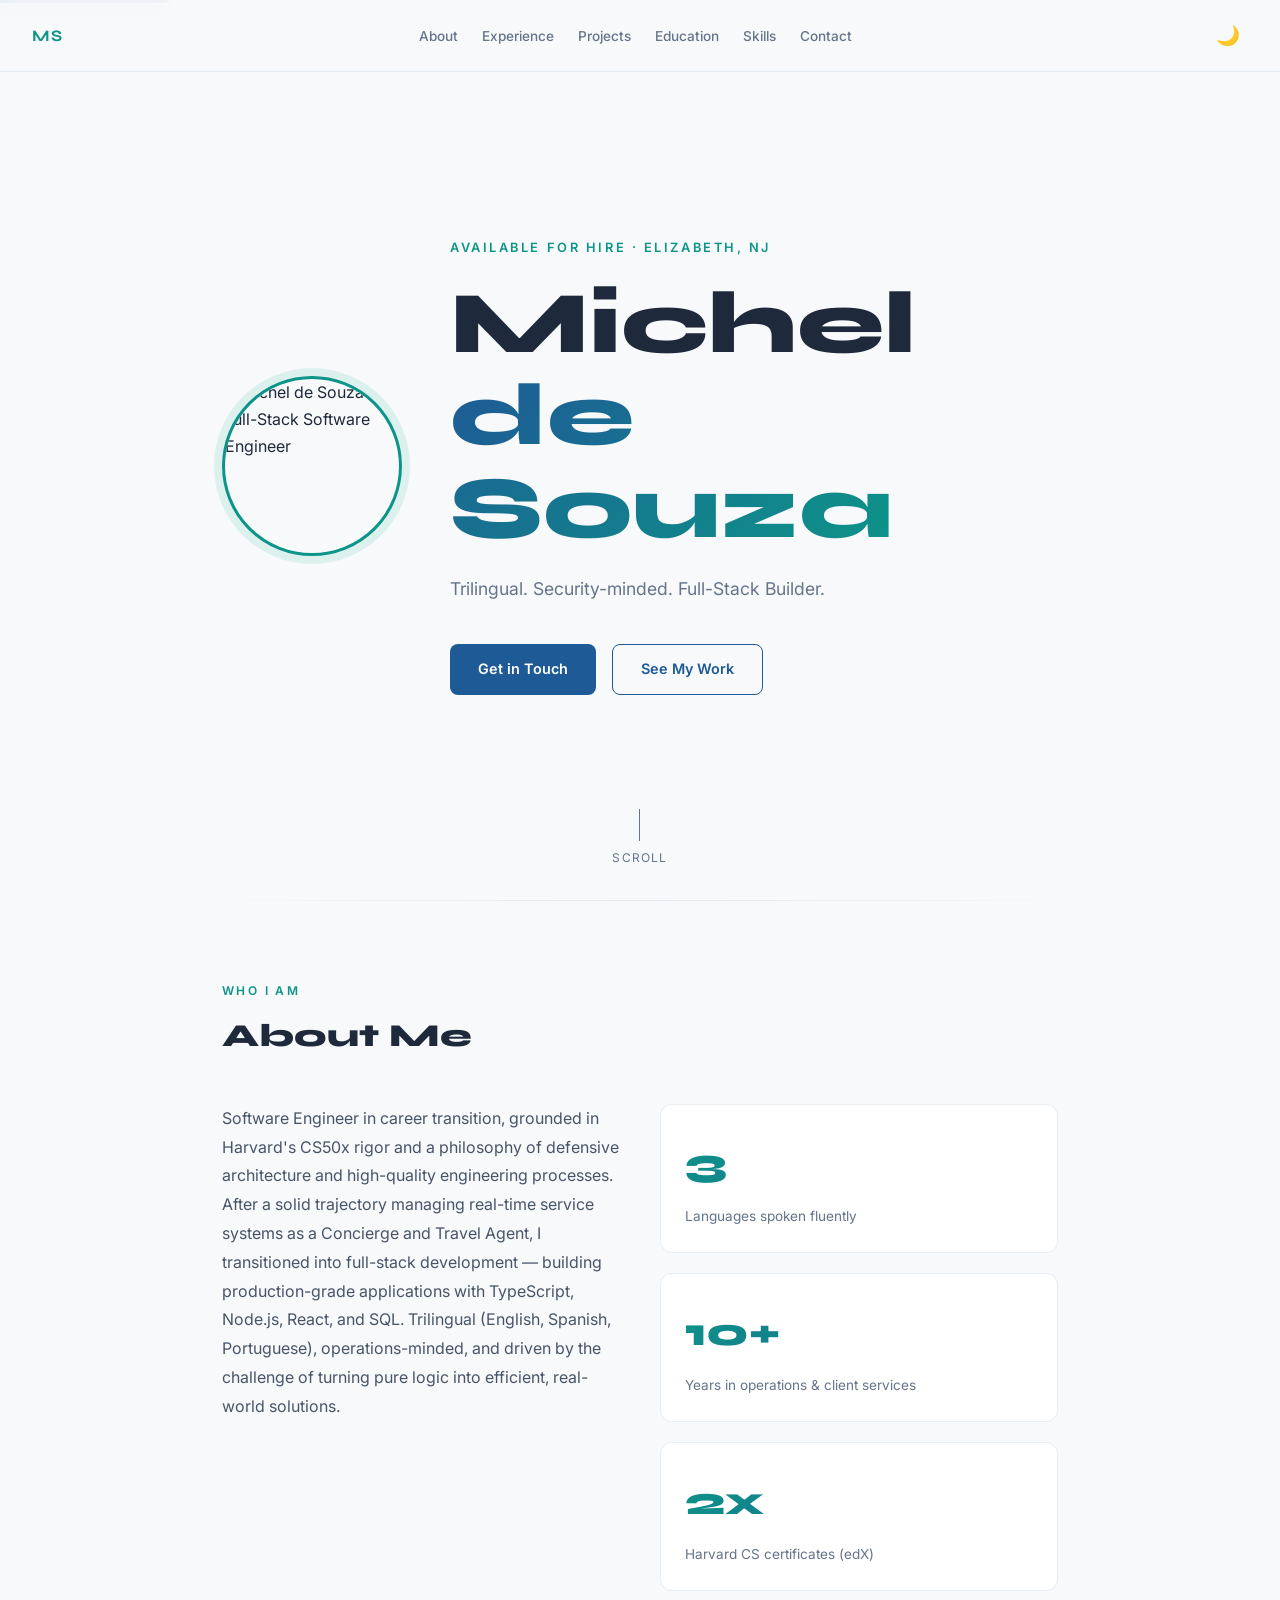
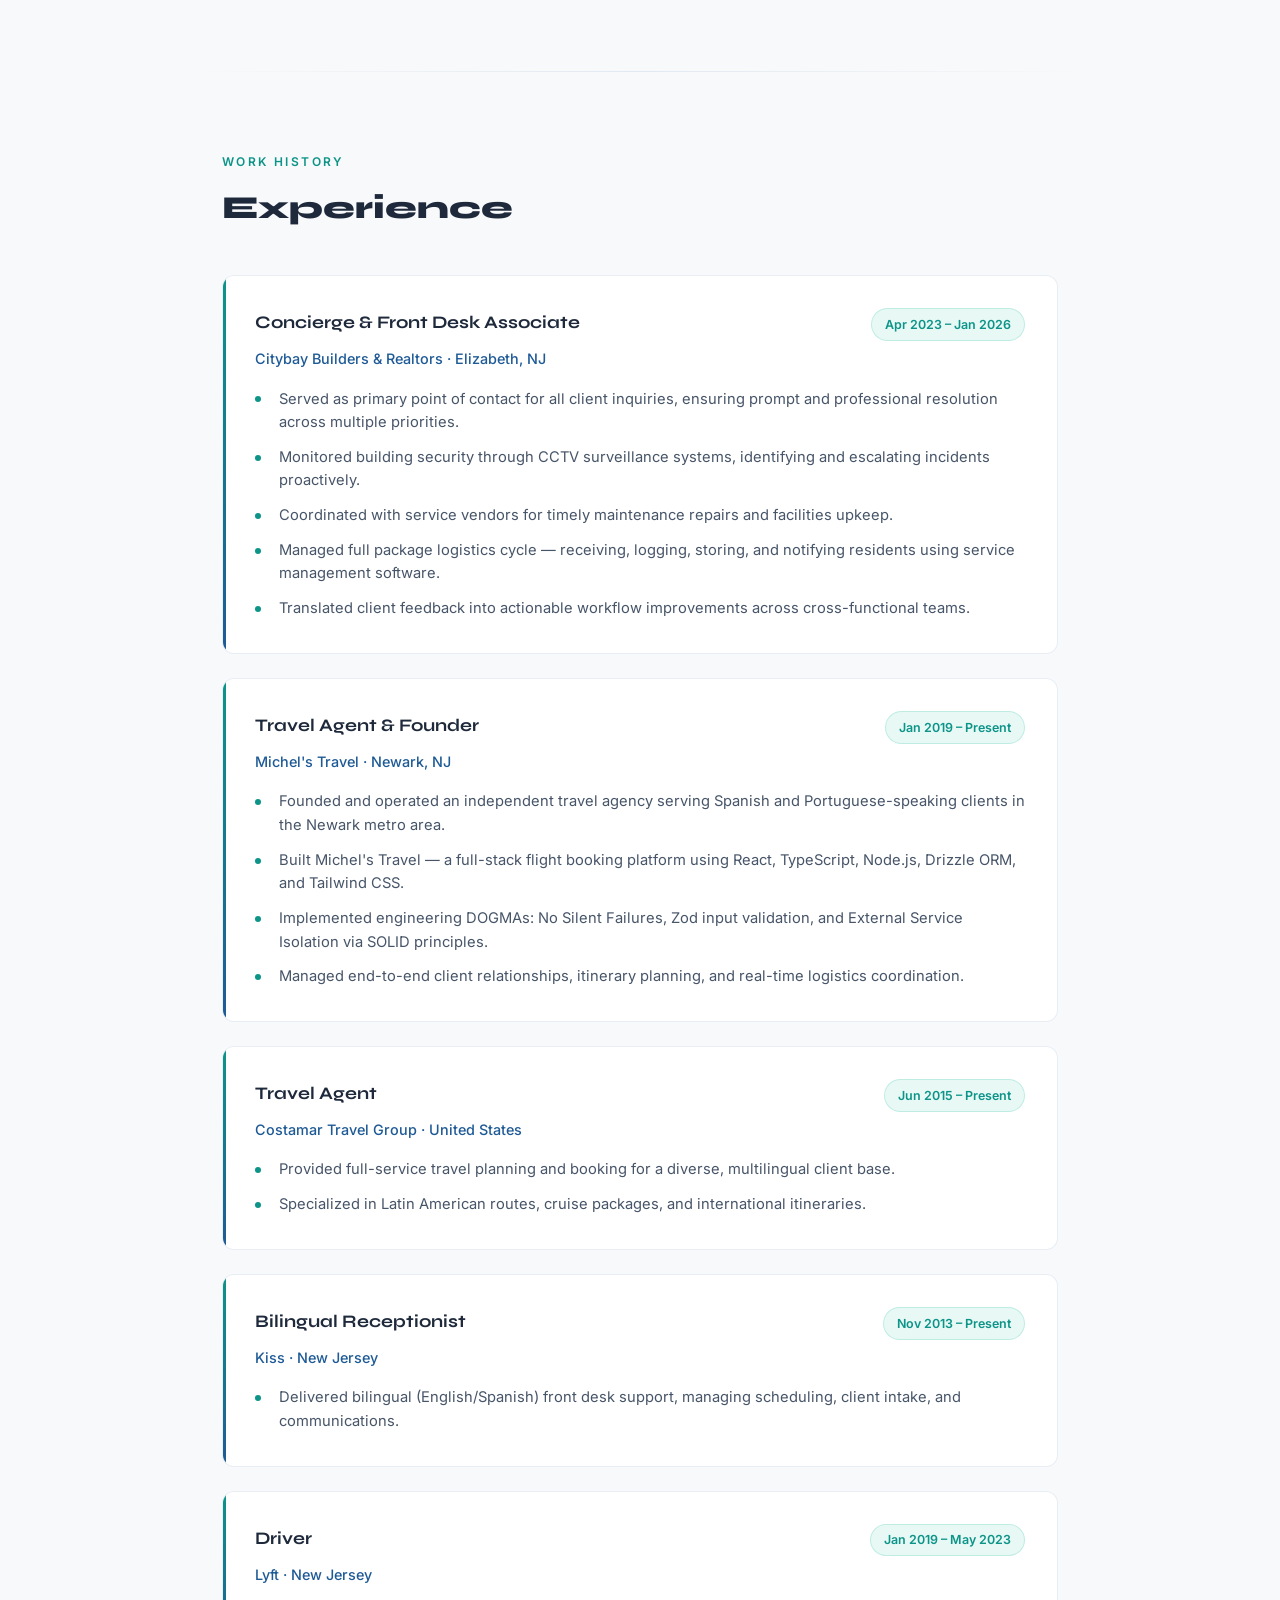
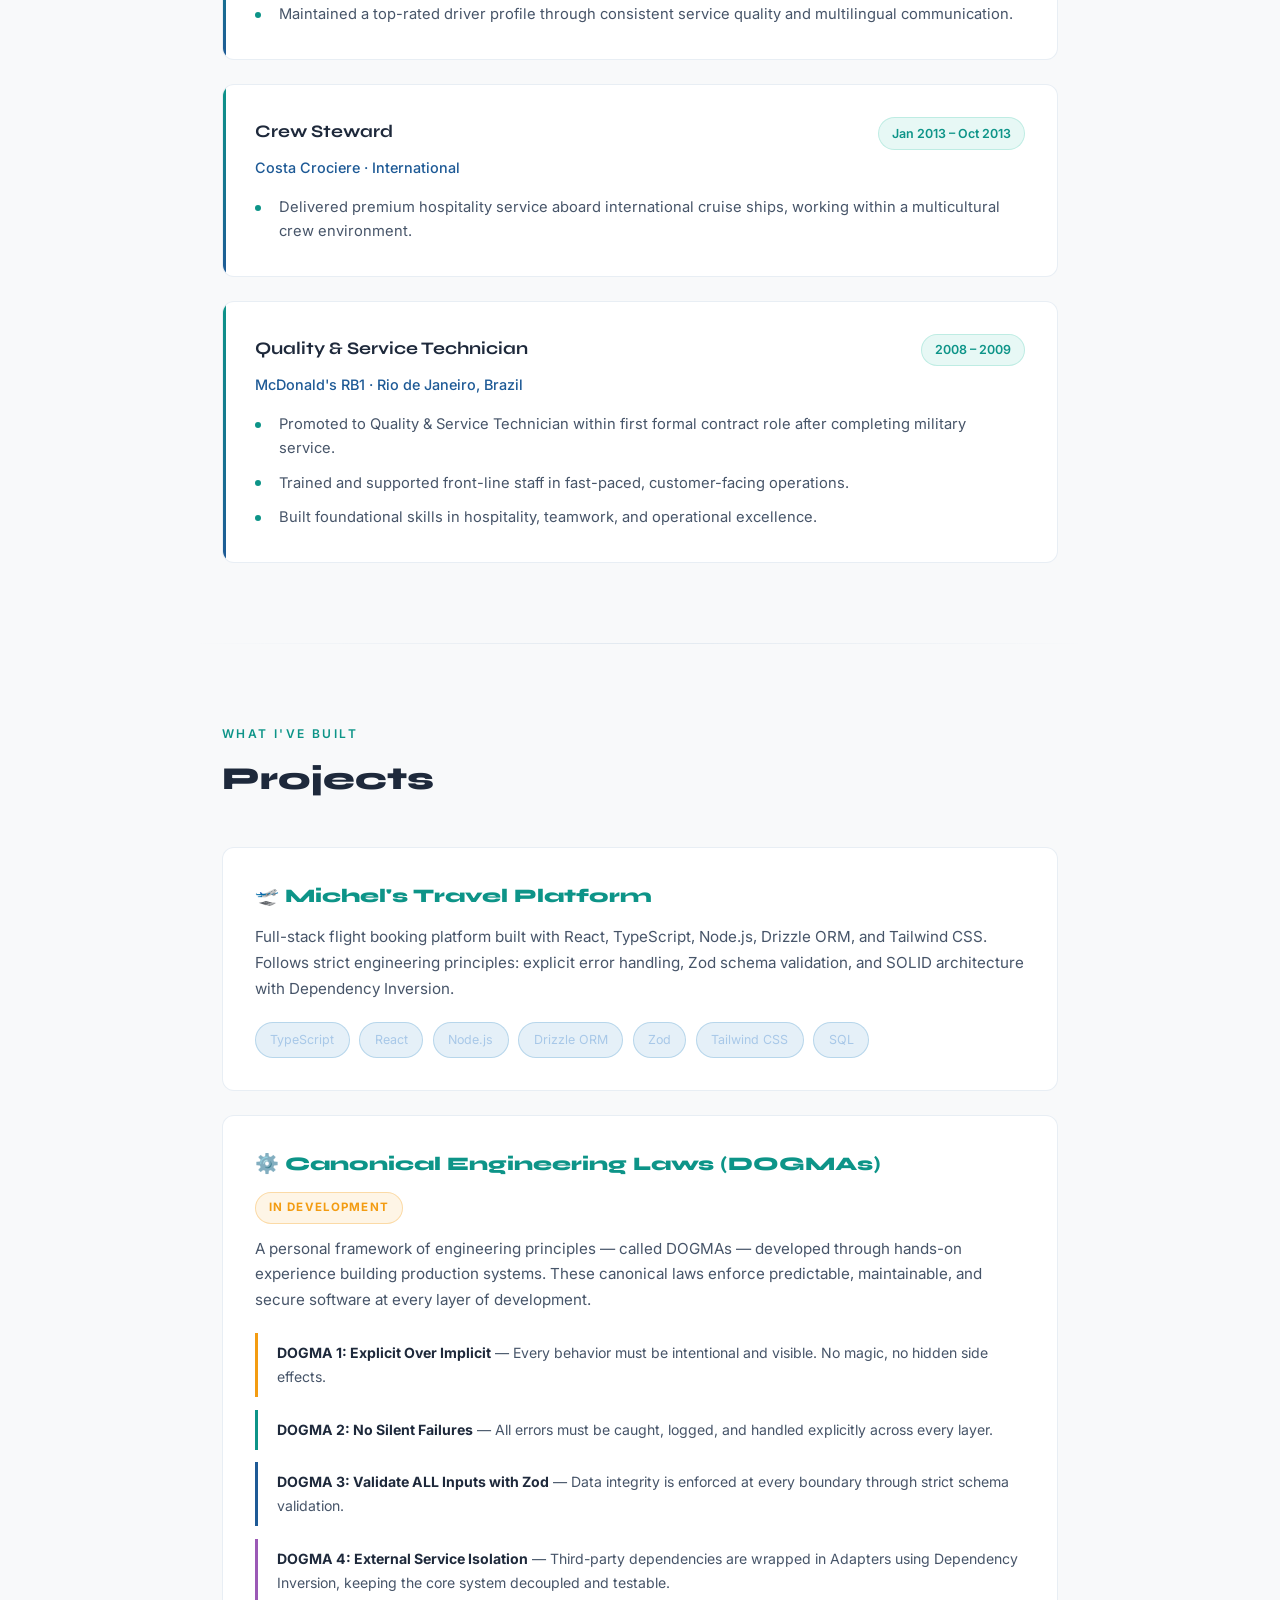
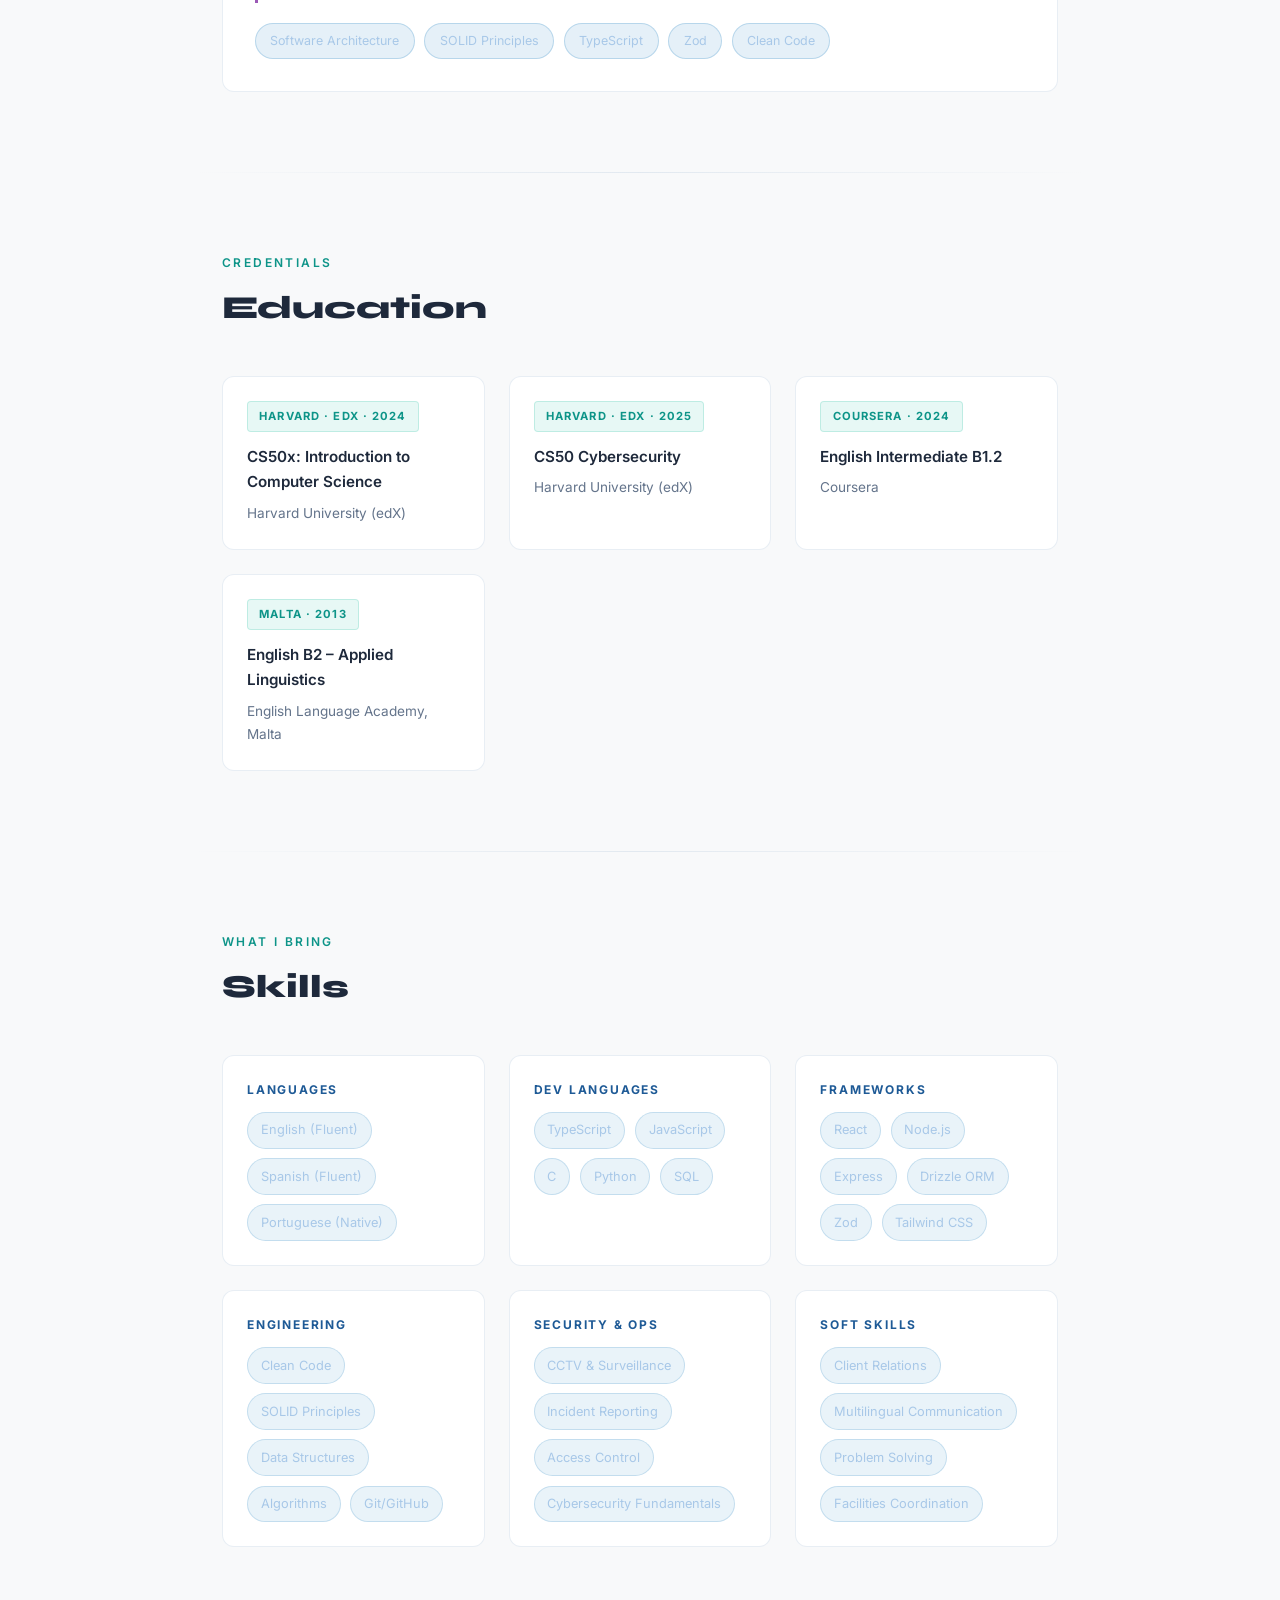
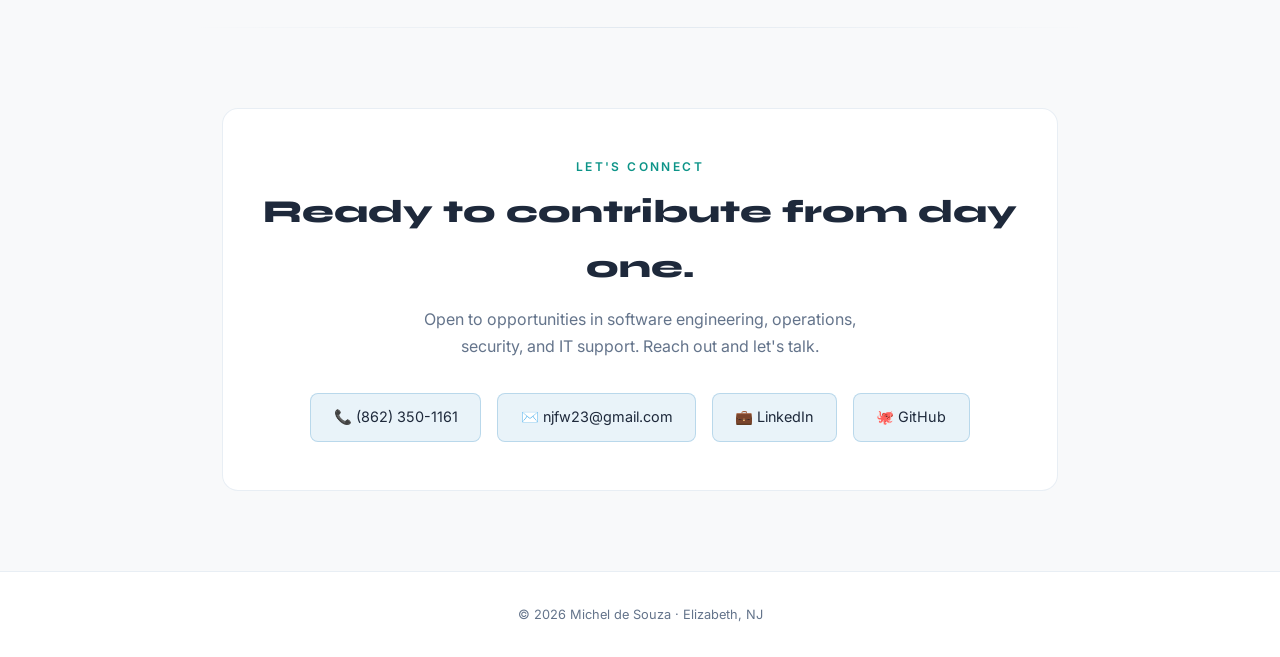
==== index.html @ 15392142 "feat: enhance portfolio with accessibility, theme support, and SEO optimization" ====
<!DOCTYPE html>
<html lang="en">
<head>
  <!-- Meta Tags - SEO & Accessibility -->
  <meta charset="UTF-8" />
  <meta name="viewport" content="width=device-width, initial-scale=1.0" />
  <meta name="description" content="Michel de Souza - Full-Stack Software Engineer. Trilingual, security-minded builder based in Elizabeth, NJ. Specializing in TypeScript, React, Node.js, and clean architecture." />
  <meta name="keywords" content="Software Engineer, Full-Stack Developer, TypeScript, React, Node.js, Elizabeth NJ" />
  <meta name="author" content="Michel de Souza" />
  <meta name="theme-color" content="#0f1b2d" />
  
  <!-- Open Graph Tags -->
  <meta property="og:type" content="website" />
  <meta property="og:url" content="https://njfw50.github.io" />
  <meta property="og:title" content="Michel de Souza - Full-Stack Software Engineer" />
  <meta property="og:description" content="Trilingual software engineer specializing in TypeScript, React, and Node.js. Available for hire in Elizabeth, NJ." />
  <meta property="og:image" content="https://njfw50.github.io/photo.jpg" />
  <meta property="og:site_name" content="Michel de Souza Portfolio" />
  
  <!-- Twitter Card Tags -->
  <meta name="twitter:card" content="summary_large_image" />
  <meta name="twitter:title" content="Michel de Souza - Full-Stack Software Engineer" />
  <meta name="twitter:description" content="Trilingual software engineer specializing in TypeScript, React, and Node.js." />
  <meta name="twitter:image" content="https://njfw50.github.io/photo.jpg" />
  
  <!-- Canonical URL -->
  <link rel="canonical" href="https://njfw50.github.io" />
  
  <!-- Fonts -->
  <link rel="preconnect" href="https://fonts.googleapis.com" />
  <link rel="preconnect" href="https://fonts.gstatic.com" crossorigin />
  <link href="https://fonts.googleapis.com/css2?family=Inter:wght@300;400;500;600&family=Syne:wght@700;800&display=swap" rel="stylesheet" />
  
  <!-- Stylesheets -->
  <link rel="stylesheet" href="styles.css" />
  
  <!-- Favicon -->
  <link rel="icon" type="image/svg+xml" href="data:image/svg+xml,<svg xmlns='http://www.w3.org/2000/svg' viewBox='0 0 100 100'><text y='75' font-size='75' font-family='Syne' font-weight='800' fill='%231abc9c'>M</text></svg>" />
  
  <title>Michel de Souza - Full-Stack Software Engineer</title>
</head>
<body>

<!-- Skip to Content Link -->
<a href="#main-content" class="skip-link">Skip to main content</a>

<!-- Navigation -->
<nav role="navigation" aria-label="Main navigation">
  <div class="nav-name" aria-label="Michel de Souza">MS</div>
  <ul class="nav-links">
    <li><a href="#about" aria-label="Navigate to About section">About</a></li>
    <li><a href="#experience" aria-label="Navigate to Experience section">Experience</a></li>
    <li><a href="#projects" aria-label="Navigate to Projects section">Projects</a></li>
    <li><a href="#education" aria-label="Navigate to Education section">Education</a></li>
    <li><a href="#skills" aria-label="Navigate to Skills section">Skills</a></li>
    <li><a href="#contact" aria-label="Navigate to Contact section">Contact</a></li>
  </ul>
</nav>

<!-- Main Content -->
<main id="main-content">

  <!-- Hero Section -->
  <section class="hero" aria-label="Hero section">
    <div class="hero-inner">
      <img src="photo.jpg" alt="Michel de Souza - Full-Stack Software Engineer" class="hero-photo" loading="eager" />
      <div class="hero-text">
        <div class="hero-eyebrow">Available for hire · Elizabeth, NJ</div>
        <h1>Michel <span>de Souza</span></h1>
        <p class="hero-tagline">Trilingual. Security-minded. Full-Stack Builder.</p>
        <div class="hero-actions">
          <a href="#contact" class="btn btn-primary" aria-label="Get in touch with Michel">Get in Touch</a>
          <a href="#projects" class="btn btn-outline" aria-label="View Michel's projects">See My Work</a>
        </div>
      </div>
    </div>
    <div class="scroll-hint" aria-hidden="true"><span><div class="scroll-arrow"></div>scroll</span></div>
  </section>

  <div class="section-divider" aria-hidden="true"></div>

  <!-- About Section -->
  <section id="about" aria-label="About Michel">
    <div class="section-label">Who I am</div>
    <h2 class="section-title">About Me</h2>
    <div class="about-grid">
      <p class="about-text">Software Engineer in career transition, grounded in Harvard's CS50x rigor and a philosophy of defensive architecture and high-quality engineering processes. After a solid trajectory managing real-time service systems as a Concierge and Travel Agent, I transitioned into full-stack development — building production-grade applications with TypeScript, Node.js, React, and SQL. Trilingual (English, Spanish, Portuguese), operations-minded, and driven by the challenge of turning pure logic into efficient, real-world solutions.</p>
      <div class="about-stats">
        <div class="stat-card" tabindex="0">
          <div class="stat-number">3</div>
          <div class="stat-desc">Languages spoken fluently</div>
        </div>
        <div class="stat-card" tabindex="0">
          <div class="stat-number">10+</div>
          <div class="stat-desc">Years in operations & client services</div>
        </div>
        <div class="stat-card" tabindex="0">
          <div class="stat-number">2x</div>
          <div class="stat-desc">Harvard CS certificates (edX)</div>
        </div>
      </div>
    </div>
  </section>

  <div class="section-divider" aria-hidden="true"></div>

  <!-- Experience Section -->
  <section id="experience" aria-label="Work experience">
    <div class="section-label">Work History</div>
    <h2 class="section-title">Experience</h2>
    <div class="exp-list">

      <article class="exp-card">
        <div class="exp-header">
          <h3 class="exp-title">Concierge & Front Desk Associate</h3>
          <span class="exp-period" aria-label="Employment period">Apr 2023 – Jan 2026</span>
        </div>
        <div class="exp-company">Citybay Builders & Realtors · Elizabeth, NJ</div>
        <ul class="exp-bullets">
          <li>Served as primary point of contact for all client inquiries, ensuring prompt and professional resolution across multiple priorities.</li>
          <li>Monitored building security through CCTV surveillance systems, identifying and escalating incidents proactively.</li>
          <li>Coordinated with service vendors for timely maintenance repairs and facilities upkeep.</li>
          <li>Managed full package logistics cycle — receiving, logging, storing, and notifying residents using service management software.</li>
          <li>Translated client feedback into actionable workflow improvements across cross-functional teams.</li>
        </ul>
      </article>

      <article class="exp-card">
        <div class="exp-header">
          <h3 class="exp-title">Travel Agent & Founder</h3>
          <span class="exp-period" aria-label="Employment period">Jan 2019 – Present</span>
        </div>
        <div class="exp-company">Michel's Travel · Newark, NJ</div>
        <ul class="exp-bullets">
          <li>Founded and operated an independent travel agency serving Spanish and Portuguese-speaking clients in the Newark metro area.</li>
          <li>Built Michel's Travel — a full-stack flight booking platform using React, TypeScript, Node.js, Drizzle ORM, and Tailwind CSS.</li>
          <li>Implemented engineering DOGMAs: No Silent Failures, Zod input validation, and External Service Isolation via SOLID principles.</li>
          <li>Managed end-to-end client relationships, itinerary planning, and real-time logistics coordination.</li>
        </ul>
      </article>

      <article class="exp-card">
        <div class="exp-header">
          <h3 class="exp-title">Travel Agent</h3>
          <span class="exp-period" aria-label="Employment period">Jun 2015 – Present</span>
        </div>
        <div class="exp-company">Costamar Travel Group · United States</div>
        <ul class="exp-bullets">
          <li>Provided full-service travel planning and booking for a diverse, multilingual client base.</li>
          <li>Specialized in Latin American routes, cruise packages, and international itineraries.</li>
        </ul>
      </article>

      <article class="exp-card">
        <div class="exp-header">
          <h3 class="exp-title">Bilingual Receptionist</h3>
          <span class="exp-period" aria-label="Employment period">Nov 2013 – Present</span>
        </div>
        <div class="exp-company">Kiss · New Jersey</div>
        <ul class="exp-bullets">
          <li>Delivered bilingual (English/Spanish) front desk support, managing scheduling, client intake, and communications.</li>
        </ul>
      </article>

      <article class="exp-card">
        <div class="exp-header">
          <h3 class="exp-title">Driver</h3>
          <span class="exp-period" aria-label="Employment period">Jan 2019 – May 2023</span>
        </div>
        <div class="exp-company">Lyft · New Jersey</div>
        <ul class="exp-bullets">
          <li>Maintained a top-rated driver profile through consistent service quality and multilingual communication.</li>
        </ul>
      </article>

      <article class="exp-card">
        <div class="exp-header">
          <h3 class="exp-title">Crew Steward</h3>
          <span class="exp-period" aria-label="Employment period">Jan 2013 – Oct 2013</span>
        </div>
        <div class="exp-company">Costa Crociere · International</div>
        <ul class="exp-bullets">
          <li>Delivered premium hospitality service aboard international cruise ships, working within a multicultural crew environment.</li>
        </ul>
      </article>

      <article class="exp-card">
        <div class="exp-header">
          <h3 class="exp-title">Quality & Service Technician</h3>
          <span class="exp-period" aria-label="Employment period">2008 – 2009</span>
        </div>
        <div class="exp-company">McDonald's RB1 · Rio de Janeiro, Brazil</div>
        <ul class="exp-bullets">
          <li>Promoted to Quality & Service Technician within first formal contract role after completing military service.</li>
          <li>Trained and supported front-line staff in fast-paced, customer-facing operations.</li>
          <li>Built foundational skills in hospitality, teamwork, and operational excellence.</li>
        </ul>
      </article>

    </div>
  </section>

  <div class="section-divider" aria-hidden="true"></div>

  <!-- Projects Section -->
  <section id="projects" aria-label="Projects and work samples">
    <div class="section-label">What I've built</div>
    <h2 class="section-title">Projects</h2>
    <div class="projects-grid">

      <article class="project-card">
        <h3 class="project-name">🛫 Michel's Travel Platform</h3>
        <p class="project-desc">Full-stack flight booking platform built with React, TypeScript, Node.js, Drizzle ORM, and Tailwind CSS. Follows strict engineering principles: explicit error handling, Zod schema validation, and SOLID architecture with Dependency Inversion.</p>
        <div class="tech-tags">
          <span class="tech-tag">TypeScript</span>
          <span class="tech-tag">React</span>
          <span class="tech-tag">Node.js</span>
          <span class="tech-tag">Drizzle ORM</span>
          <span class="tech-tag">Zod</span>
          <span class="tech-tag">Tailwind CSS</span>
          <span class="tech-tag">SQL</span>
        </div>
      </article>

      <article class="project-card">
        <div style="display: flex; align-items: center; gap: 0.75rem; margin-bottom: 0.75rem; flex-wrap: wrap;">
          <h3 class="project-name" style="margin-bottom: 0;">⚙️ Canonical Engineering Laws (DOGMAs)</h3>
          <span class="project-status" aria-label="Project status">In Development</span>
        </div>
        <p class="project-desc">A personal framework of engineering principles — called DOGMAs — developed through hands-on experience building production systems. These canonical laws enforce predictable, maintainable, and secure software at every layer of development.</p>
        <div class="dogma-principles">
          <div class="dogma-item"><strong>DOGMA 1: Explicit Over Implicit</strong> — Every behavior must be intentional and visible. No magic, no hidden side effects.</div>
          <div class="dogma-item"><strong>DOGMA 2: No Silent Failures</strong> — All errors must be caught, logged, and handled explicitly across every layer.</div>
          <div class="dogma-item"><strong>DOGMA 3: Validate ALL Inputs with Zod</strong> — Data integrity is enforced at every boundary through strict schema validation.</div>
          <div class="dogma-item"><strong>DOGMA 4: External Service Isolation</strong> — Third-party dependencies are wrapped in Adapters using Dependency Inversion, keeping the core system decoupled and testable.</div>
        </div>
        <div class="tech-tags">
          <span class="tech-tag">Software Architecture</span>
          <span class="tech-tag">SOLID Principles</span>
          <span class="tech-tag">TypeScript</span>
          <span class="tech-tag">Zod</span>
          <span class="tech-tag">Clean Code</span>
        </div>
      </article>

    </div>
  </section>

  <div class="section-divider" aria-hidden="true"></div>

  <!-- Education Section -->
  <section id="education" aria-label="Education and certifications">
    <div class="section-label">Credentials</div>
    <h2 class="section-title">Education</h2>
    <div class="edu-grid">
      <article class="edu-card">
        <span class="edu-badge">Harvard · edX · 2024</span>
        <h3 class="edu-degree">CS50x: Introduction to Computer Science</h3>
        <p class="edu-school">Harvard University (edX)</p>
      </article>
      <article class="edu-card">
        <span class="edu-badge">Harvard · edX · 2025</span>
        <h3 class="edu-degree">CS50 Cybersecurity</h3>
        <p class="edu-school">Harvard University (edX)</p>
      </article>
      <article class="edu-card">
        <span class="edu-badge">Coursera · 2024</span>
        <h3 class="edu-degree">English Intermediate B1.2</h3>
        <p class="edu-school">Coursera</p>
      </article>
      <article class="edu-card">
        <span class="edu-badge">Malta · 2013</span>
        <h3 class="edu-degree">English B2 – Applied Linguistics</h3>
        <p class="edu-school">English Language Academy, Malta</p>
      </article>
    </div>
  </section>

  <div class="section-divider" aria-hidden="true"></div>

  <!-- Skills Section -->
  <section id="skills" aria-label="Skills and expertise">
    <div class="section-label">What I bring</div>
    <h2 class="section-title">Skills</h2>
    <div class="skills-grid">
      <div class="skill-card">
        <div class="skill-cat">Languages</div>
        <div class="skill-tags">
          <span class="skill-tag">English (Fluent)</span>
          <span class="skill-tag">Spanish (Fluent)</span>
          <span class="skill-tag">Portuguese (Native)</span>
        </div>
      </div>
      <div class="skill-card">
        <div class="skill-cat">Dev Languages</div>
        <div class="skill-tags">
          <span class="skill-tag">TypeScript</span>
          <span class="skill-tag">JavaScript</span>
          <span class="skill-tag">C</span>
          <span class="skill-tag">Python</span>
          <span class="skill-tag">SQL</span>
        </div>
      </div>
      <div class="skill-card">
        <div class="skill-cat">Frameworks</div>
        <div class="skill-tags">
          <span class="skill-tag">React</span>
          <span class="skill-tag">Node.js</span>
          <span class="skill-tag">Express</span>
          <span class="skill-tag">Drizzle ORM</span>
          <span class="skill-tag">Zod</span>
          <span class="skill-tag">Tailwind CSS</span>
        </div>
      </div>
      <div class="skill-card">
        <div class="skill-cat">Engineering</div>
        <div class="skill-tags">
          <span class="skill-tag">Clean Code</span>
          <span class="skill-tag">SOLID Principles</span>
          <span class="skill-tag">Data Structures</span>
          <span class="skill-tag">Algorithms</span>
          <span class="skill-tag">Git/GitHub</span>
        </div>
      </div>
      <div class="skill-card">
        <div class="skill-cat">Security & Ops</div>
        <div class="skill-tags">
          <span class="skill-tag">CCTV & Surveillance</span>
          <span class="skill-tag">Incident Reporting</span>
          <span class="skill-tag">Access Control</span>
          <span class="skill-tag">Cybersecurity Fundamentals</span>
        </div>
      </div>
      <div class="skill-card">
        <div class="skill-cat">Soft Skills</div>
        <div class="skill-tags">
          <span class="skill-tag">Client Relations</span>
          <span class="skill-tag">Multilingual Communication</span>
          <span class="skill-tag">Problem Solving</span>
          <span class="skill-tag">Facilities Coordination</span>
        </div>
      </div>
    </div>
  </section>

  <div class="section-divider" aria-hidden="true"></div>

  <!-- Contact Section -->
  <section id="contact" aria-label="Contact information">
    <div class="contact-card">
      <div class="section-label" style="margin-bottom: 0.5rem;">Let's connect</div>
      <h2 class="section-title" style="margin-bottom: 0;">Ready to contribute from day one.</h2>
      <p>Open to opportunities in software engineering, operations, security, and IT support. Reach out and let's talk.</p>
      <div class="contact-links">
        <a href="tel:+18623501161" class="contact-item" aria-label="Call Michel at 862-350-1161">📞 (862) 350-1161</a>
        <a href="mailto:njfw23@gmail.com" class="contact-item" aria-label="Email Michel at njfw23@gmail.com">✉️ njfw23@gmail.com</a>
        <a href="https://linkedin.com/in/njfw23" target="_blank" rel="noopener noreferrer" class="contact-item" aria-label="Visit Michel's LinkedIn profile">💼 LinkedIn</a>
        <a href="https://github.com/njfw23" target="_blank" rel="noopener noreferrer" class="contact-item" aria-label="Visit Michel's GitHub profile">🐙 GitHub</a>
      </div>
    </div>
  </section>

</main>

<!-- Footer -->
<footer role="contentinfo">
  <p>&copy; 2026 Michel de Souza · Elizabeth, NJ</p>
</footer>

<!-- Scripts -->
<script src="script.js" defer></script>

<!-- Structured Data (Schema.org) -->
<script type="application/ld+json">
{
  "@context": "https://schema.org",
  "@type": "Person",
  "name": "Michel de Souza",
  "url": "https://njfw50.github.io",
  "image": "https://njfw50.github.io/photo.jpg",
  "description": "Full-Stack Software Engineer - Trilingual, security-minded builder based in Elizabeth, NJ",
  "jobTitle": "Software Engineer",
  "location": {
    "@type": "Place",
    "name": "Elizabeth, NJ"
  },
  "sameAs": [
    "https://linkedin.com/in/njfw23",
    "https://github.com/njfw23"
  ],
  "contactPoint": {
    "@type": "ContactPoint",
    "contactType": "Professional",
    "telephone": "+1-862-350-1161",
    "email": "njfw23@gmail.com"
  },
  "knowsLanguage": [
    "English",
    "Spanish",
    "Portuguese"
  ]
}
</script>

</body>
</html>
---- styles.css ----
/* ============================================
   MICHEL DE SOUZA - PORTFOLIO STYLES
   Enhanced with accessibility, dark/light mode, animations
   ============================================ */

/* Color Variables */
:root {
  /* Dark Mode (Default) */
  --navy: #0f1b2d;
  --blue: #1e3a5f;
  --accent: #2e86c1;
  --teal: #1abc9c;
  --muted: #8a9bb0;
  --white: #ffffff;
  --card: #162233;
  --text-primary: #ffffff;
  --text-secondary: #cbd5e0;
  --border-color: rgba(46, 134, 193, 0.15);
  --bg-primary: var(--navy);
  --bg-secondary: var(--card);
  
  /* Light Mode */
  --light-navy: #f8f9fa;
  --light-blue: #f0f4f8;
  --light-accent: #1e5a96;
  --light-teal: #0d9488;
  --light-muted: #64748b;
  --light-card: #ffffff;
  --light-text-primary: #1e293b;
  --light-text-secondary: #475569;
  --light-border: rgba(30, 90, 150, 0.1);
  
  /* Transitions */
  --transition: all 0.3s cubic-bezier(0.4, 0, 0.2, 1);
  --transition-fast: all 0.2s ease;
}

/* Light Mode Theme */
html[data-theme="light"] {
  --navy: var(--light-navy);
  --blue: var(--light-blue);
  --accent: var(--light-accent);
  --teal: var(--light-teal);
  --muted: var(--light-muted);
  --card: var(--light-card);
  --text-primary: var(--light-text-primary);
  --text-secondary: var(--light-text-secondary);
  --border-color: var(--light-border);
  --bg-primary: var(--light-navy);
  --bg-secondary: var(--light-card);
}

/* Reset & Base Styles */
*, *::before, *::after {
  box-sizing: border-box;
  margin: 0;
  padding: 0;
}

html {
  scroll-behavior: smooth;
  color-scheme: light dark;
}

body {
  font-family: 'Inter', -apple-system, BlinkMacSystemFont, 'Segoe UI', sans-serif;
  background: var(--bg-primary);
  color: var(--text-primary);
  line-height: 1.7;
  transition: var(--transition);
  overflow-x: hidden;
}

/* Skip to Content Link (Accessibility) */
.skip-link {
  position: absolute;
  top: -40px;
  left: 0;
  background: var(--accent);
  color: white;
  padding: 8px;
  text-decoration: none;
  z-index: 100;
  border-radius: 0 0 4px 0;
}

.skip-link:focus {
  top: 0;
}

/* Navigation */
nav {
  position: fixed;
  top: 0;
  left: 0;
  right: 0;
  z-index: 100;
  display: flex;
  justify-content: space-between;
  align-items: center;
  padding: 1rem 2rem;
  background: rgba(15, 27, 45, 0.92);
  backdrop-filter: blur(10px);
  border-bottom: 1px solid var(--border-color);
  transition: var(--transition);
}

html[data-theme="light"] nav {
  background: rgba(248, 249, 250, 0.92);
  border-bottom: 1px solid var(--light-border);
}

.nav-name {
  font-family: 'Syne', sans-serif;
  font-size: 1rem;
  color: var(--teal);
  letter-spacing: 0.05em;
  font-weight: 700;
}

.nav-links {
  display: flex;
  gap: 1.5rem;
  list-style: none;
  align-items: center;
}

.nav-links a {
  color: var(--muted);
  text-decoration: none;
  font-size: 0.85rem;
  font-weight: 500;
  transition: var(--transition-fast);
  position: relative;
  padding: 0.5rem 0;
}

.nav-links a::after {
  content: '';
  position: absolute;
  bottom: 0;
  left: 0;
  width: 0;
  height: 2px;
  background: var(--teal);
  transition: width 0.3s ease;
}

.nav-links a:hover {
  color: var(--teal);
}

.nav-links a:hover::after {
  width: 100%;
}

.theme-toggle {
  background: none;
  border: none;
  color: var(--muted);
  cursor: pointer;
  font-size: 1.2rem;
  transition: var(--transition-fast);
  padding: 0.5rem;
  display: flex;
  align-items: center;
  justify-content: center;
}

.theme-toggle:hover {
  color: var(--teal);
  transform: rotate(20deg);
}

/* Hero Section */
.hero {
  min-height: 100vh;
  display: flex;
  flex-direction: column;
  justify-content: center;
  padding: 6rem 2rem 4rem;
  max-width: 900px;
  margin: 0 auto;
  position: relative;
}

.hero-inner {
  display: flex;
  align-items: center;
  gap: 3rem;
}

.hero-photo {
  flex-shrink: 0;
  width: 180px;
  height: 180px;
  border-radius: 50%;
  object-fit: cover;
  object-position: center top;
  border: 3px solid var(--teal);
  box-shadow: 0 0 0 8px rgba(26, 188, 156, 0.12);
  opacity: 0;
  animation: fadeUp 0.6s 0.15s forwards;
  transition: var(--transition);
}

.hero-photo:hover {
  transform: scale(1.05);
  box-shadow: 0 8px 32px rgba(26, 188, 156, 0.2);
}

.hero-text {
  flex: 1;
}

.hero-eyebrow {
  font-size: 0.8rem;
  font-weight: 600;
  letter-spacing: 0.2em;
  color: var(--teal);
  text-transform: uppercase;
  margin-bottom: 1.2rem;
  opacity: 0;
  animation: fadeUp 0.6s 0.1s forwards;
}

.hero h1 {
  font-family: 'Syne', sans-serif;
  font-size: clamp(2.8rem, 8vw, 5.5rem);
  font-weight: 800;
  line-height: 1.05;
  opacity: 0;
  animation: fadeUp 0.6s 0.2s forwards;
}

.hero h1 span {
  color: var(--accent);
  background: linear-gradient(135deg, var(--accent), var(--teal));
  -webkit-background-clip: text;
  -webkit-text-fill-color: transparent;
  background-clip: text;
}

.hero-tagline {
  font-size: 1.1rem;
  color: var(--muted);
  margin-top: 1.2rem;
  max-width: 540px;
  opacity: 0;
  animation: fadeUp 0.6s 0.35s forwards;
}

.hero-actions {
  display: flex;
  gap: 1rem;
  margin-top: 2.5rem;
  flex-wrap: wrap;
  opacity: 0;
  animation: fadeUp 0.6s 0.5s forwards;
}

.btn {
  display: inline-flex;
  align-items: center;
  gap: 0.5rem;
  padding: 0.75rem 1.75rem;
  border-radius: 8px;
  font-weight: 600;
  font-size: 0.9rem;
  text-decoration: none;
  transition: var(--transition);
  border: none;
  cursor: pointer;
  position: relative;
  overflow: hidden;
}

.btn::before {
  content: '';
  position: absolute;
  top: 0;
  left: -100%;
  width: 100%;
  height: 100%;
  background: rgba(255, 255, 255, 0.1);
  transition: left 0.3s ease;
  z-index: -1;
}

.btn:hover::before {
  left: 100%;
}

.btn-primary {
  background: var(--accent);
  color: white;
}

.btn-primary:hover {
  background: #2574a9;
  transform: translateY(-2px);
  box-shadow: 0 8px 16px rgba(46, 134, 193, 0.3);
}

.btn-outline {
  border: 1.5px solid var(--accent);
  color: var(--accent);
  background: transparent;
}

.btn-outline:hover {
  background: rgba(46, 134, 193, 0.1);
  transform: translateY(-2px);
}

.scroll-hint {
  position: absolute;
  bottom: 2rem;
  left: 0;
  right: 0;
  display: flex;
  justify-content: center;
  opacity: 0;
  animation: fadeUp 0.6s 0.9s forwards;
}

.scroll-hint span {
  font-size: 0.75rem;
  color: var(--muted);
  letter-spacing: 0.1em;
  text-transform: uppercase;
  display: flex;
  flex-direction: column;
  align-items: center;
  gap: 0.4rem;
}

.scroll-arrow {
  width: 1px;
  height: 32px;
  background: var(--muted);
  animation: scrollPulse 1.5s ease-in-out infinite;
}

/* Sections */
section {
  padding: 5rem 2rem;
  max-width: 900px;
  margin: 0 auto;
  opacity: 0;
  animation: fadeInUp 0.8s ease forwards;
}

section:nth-of-type(odd) {
  animation-delay: 0.1s;
}

section:nth-of-type(even) {
  animation-delay: 0.2s;
}

.section-label {
  font-size: 0.75rem;
  font-weight: 600;
  letter-spacing: 0.2em;
  color: var(--teal);
  text-transform: uppercase;
  margin-bottom: 0.5rem;
}

.section-title {
  font-family: 'Syne', sans-serif;
  font-size: 2rem;
  font-weight: 800;
  margin-bottom: 2.5rem;
  color: var(--text-primary);
}

.section-divider {
  width: 100%;
  height: 1px;
  background: linear-gradient(to right, transparent, var(--border-color), transparent);
  max-width: 900px;
  margin: 0 auto;
}

/* About Section */
.about-grid {
  display: grid;
  grid-template-columns: 1fr 1fr;
  gap: 2.5rem;
  align-items: start;
}

.about-text {
  font-size: 1rem;
  color: var(--text-secondary);
  line-height: 1.8;
}

.about-stats {
  display: flex;
  flex-direction: column;
  gap: 1.25rem;
}

.stat-card {
  background: var(--bg-secondary);
  border: 1px solid var(--border-color);
  border-radius: 12px;
  padding: 1.5rem;
  transition: var(--transition);
  cursor: pointer;
}

.stat-card:hover {
  border-color: var(--accent);
  transform: translateY(-4px);
  box-shadow: 0 8px 24px rgba(46, 134, 193, 0.15);
}

.stat-number {
  font-family: 'Syne', sans-serif;
  font-size: 2.5rem;
  font-weight: 800;
  color: var(--teal);
  background: linear-gradient(135deg, var(--teal), var(--accent));
  -webkit-background-clip: text;
  -webkit-text-fill-color: transparent;
  background-clip: text;
}

.stat-desc {
  font-size: 0.85rem;
  color: var(--muted);
  margin-top: 0.5rem;
}

/* Experience Section */
.exp-list {
  display: flex;
  flex-direction: column;
  gap: 1.5rem;
}

.exp-card {
  background: var(--bg-secondary);
  border: 1px solid var(--border-color);
  border-radius: 12px;
  padding: 2rem;
  position: relative;
  overflow: hidden;
  transition: var(--transition);
}

.exp-card::before {
  content: '';
  position: absolute;
  left: 0;
  top: 0;
  bottom: 0;
  width: 3px;
  background: linear-gradient(to bottom, var(--teal), var(--accent));
}

.exp-card:hover {
  border-color: var(--accent);
  transform: translateX(4px);
  box-shadow: 0 8px 24px rgba(46, 134, 193, 0.1);
}

.exp-header {
  display: flex;
  justify-content: space-between;
  align-items: flex-start;
  flex-wrap: wrap;
  gap: 0.5rem;
  margin-bottom: 0.4rem;
}

.exp-title {
  font-family: 'Syne', sans-serif;
  font-size: 1.1rem;
  font-weight: 700;
  color: var(--text-primary);
}

.exp-period {
  font-size: 0.78rem;
  color: var(--teal);
  font-weight: 600;
  background: rgba(26, 188, 156, 0.1);
  padding: 0.3rem 0.8rem;
  border-radius: 20px;
  white-space: nowrap;
  border: 1px solid rgba(26, 188, 156, 0.2);
}

.exp-company {
  color: var(--accent);
  font-size: 0.9rem;
  font-weight: 500;
  margin-bottom: 1rem;
}

.exp-bullets {
  list-style: none;
  display: flex;
  flex-direction: column;
  gap: 0.7rem;
}

.exp-bullets li {
  font-size: 0.92rem;
  color: var(--text-secondary);
  padding-left: 1.5rem;
  position: relative;
  line-height: 1.6;
}

.exp-bullets li::before {
  content: '';
  position: absolute;
  left: 0;
  top: 0.6em;
  width: 6px;
  height: 6px;
  border-radius: 50%;
  background: var(--teal);
  transition: var(--transition-fast);
}

.exp-bullets li:hover::before {
  transform: scale(1.5);
}

/* Projects Section */
.projects-grid {
  display: grid;
  grid-template-columns: 1fr;
  gap: 1.5rem;
}

.project-card {
  background: var(--bg-secondary);
  border: 1px solid var(--border-color);
  border-radius: 12px;
  padding: 2rem;
  transition: var(--transition);
  position: relative;
  overflow: hidden;
}

.project-card::after {
  content: '';
  position: absolute;
  top: 0;
  left: -100%;
  width: 100%;
  height: 100%;
  background: linear-gradient(90deg, transparent, rgba(26, 188, 156, 0.1), transparent);
  transition: left 0.5s ease;
  pointer-events: none;
}

.project-card:hover {
  border-color: var(--accent);
  transform: translateY(-4px);
  box-shadow: 0 12px 32px rgba(46, 134, 193, 0.15);
}

.project-card:hover::after {
  left: 100%;
}

.project-name {
  font-family: 'Syne', sans-serif;
  font-size: 1.2rem;
  font-weight: 800;
  margin-bottom: 0.75rem;
  color: var(--teal);
}

.project-desc {
  font-size: 0.95rem;
  color: var(--text-secondary);
  margin-bottom: 1.25rem;
  line-height: 1.7;
}

.tech-tags {
  display: flex;
  flex-wrap: wrap;
  gap: 0.6rem;
}

.tech-tag {
  font-size: 0.78rem;
  background: rgba(46, 134, 193, 0.12);
  color: #a8c8e8;
  padding: 0.4rem 0.9rem;
  border-radius: 20px;
  border: 1px solid rgba(46, 134, 193, 0.25);
  transition: var(--transition-fast);
}

.tech-tag:hover {
  background: rgba(46, 134, 193, 0.2);
  border-color: var(--accent);
  transform: scale(1.05);
}

.project-status {
  font-size: 0.72rem;
  font-weight: 700;
  letter-spacing: 0.1em;
  text-transform: uppercase;
  color: #f39c12;
  background: rgba(243, 156, 18, 0.1);
  padding: 0.3rem 0.8rem;
  border-radius: 20px;
  border: 1px solid rgba(243, 156, 18, 0.3);
  white-space: nowrap;
  display: inline-block;
}

.dogma-principles {
  display: flex;
  flex-direction: column;
  gap: 0.8rem;
  margin-bottom: 1.25rem;
}

.dogma-item {
  font-size: 0.88rem;
  color: var(--text-secondary);
  padding-left: 1.2rem;
  border-left: 3px solid;
  padding-top: 0.5rem;
  padding-bottom: 0.5rem;
}

.dogma-item:nth-child(1) {
  border-left-color: #f39c12;
}

.dogma-item:nth-child(2) {
  border-left-color: var(--teal);
}

.dogma-item:nth-child(3) {
  border-left-color: var(--accent);
}

.dogma-item:nth-child(4) {
  border-left-color: #9b59b6;
}

.dogma-item strong {
  color: var(--text-primary);
}

/* Education Section */
.edu-grid {
  display: grid;
  grid-template-columns: repeat(auto-fill, minmax(240px, 1fr));
  gap: 1.5rem;
}

.edu-card {
  background: var(--bg-secondary);
  border: 1px solid var(--border-color);
  border-radius: 12px;
  padding: 1.5rem;
  transition: var(--transition);
}

.edu-card:hover {
  border-color: var(--teal);
  transform: translateY(-4px);
  box-shadow: 0 8px 20px rgba(26, 188, 156, 0.1);
}

.edu-badge {
  display: inline-block;
  font-size: 0.7rem;
  font-weight: 700;
  letter-spacing: 0.1em;
  text-transform: uppercase;
  color: var(--teal);
  background: rgba(26, 188, 156, 0.1);
  padding: 0.3rem 0.7rem;
  border-radius: 4px;
  margin-bottom: 0.75rem;
  border: 1px solid rgba(26, 188, 156, 0.2);
}

.edu-degree {
  font-weight: 600;
  font-size: 0.95rem;
  margin-bottom: 0.4rem;
  color: var(--text-primary);
}

.edu-school {
  font-size: 0.85rem;
  color: var(--muted);
}

/* Skills Section */
.skills-grid {
  display: grid;
  grid-template-columns: repeat(auto-fill, minmax(260px, 1fr));
  gap: 1.5rem;
}

.skill-card {
  background: var(--bg-secondary);
  border: 1px solid var(--border-color);
  border-radius: 12px;
  padding: 1.5rem;
  transition: var(--transition);
}

.skill-card:hover {
  border-color: var(--accent);
  transform: translateY(-4px);
  box-shadow: 0 8px 20px rgba(46, 134, 193, 0.1);
}

.skill-cat {
  font-size: 0.75rem;
  font-weight: 700;
  letter-spacing: 0.15em;
  text-transform: uppercase;
  color: var(--accent);
  margin-bottom: 0.75rem;
}

.skill-tags {
  display: flex;
  flex-wrap: wrap;
  gap: 0.6rem;
}

.skill-tag {
  font-size: 0.8rem;
  background: rgba(46, 134, 193, 0.1);
  color: #a8c8e8;
  padding: 0.4rem 0.8rem;
  border-radius: 20px;
  border: 1px solid rgba(46, 134, 193, 0.2);
  transition: var(--transition-fast);
}

.skill-tag:hover {
  background: rgba(46, 134, 193, 0.2);
  transform: scale(1.05);
}

/* Contact Section */
.contact-card {
  background: var(--bg-secondary);
  border: 1px solid var(--border-color);
  border-radius: 16px;
  padding: 3rem 2.5rem;
  text-align: center;
  transition: var(--transition);
}

.contact-card:hover {
  border-color: var(--accent);
  box-shadow: 0 16px 40px rgba(46, 134, 193, 0.15);
}

.contact-card p {
  color: var(--muted);
  max-width: 480px;
  margin: 0.75rem auto 2rem;
}

.contact-links {
  display: flex;
  justify-content: center;
  gap: 1rem;
  flex-wrap: wrap;
}

.contact-item {
  display: flex;
  align-items: center;
  gap: 0.6rem;
  background: rgba(46, 134, 193, 0.1);
  border: 1px solid rgba(46, 134, 193, 0.25);
  padding: 0.7rem 1.4rem;
  border-radius: 8px;
  color: var(--text-primary);
  font-size: 0.9rem;
  text-decoration: none;
  transition: var(--transition);
}

.contact-item:hover {
  background: rgba(46, 134, 193, 0.2);
  border-color: var(--accent);
  transform: translateY(-2px);
  box-shadow: 0 4px 12px rgba(46, 134, 193, 0.2);
}

/* Footer */
footer {
  text-align: center;
  padding: 2rem;
  border-top: 1px solid var(--border-color);
  color: var(--muted);
  font-size: 0.8rem;
  background: var(--bg-secondary);
  transition: var(--transition);
}

/* Animations */
@keyframes fadeUp {
  from {
    opacity: 0;
    transform: translateY(20px);
  }
  to {
    opacity: 1;
    transform: translateY(0);
  }
}

@keyframes fadeInUp {
  from {
    opacity: 0;
    transform: translateY(30px);
  }
  to {
    opacity: 1;
    transform: translateY(0);
  }
}

@keyframes scrollPulse {
  0%, 100% {
    opacity: 0.3;
  }
  50% {
    opacity: 1;
  }
}

@keyframes slideInLeft {
  from {
    opacity: 0;
    transform: translateX(-20px);
  }
  to {
    opacity: 1;
    transform: translateX(0);
  }
}

/* Responsive Design */
@media (max-width: 768px) {
  nav {
    padding: 0.75rem 1rem;
  }

  .nav-links {
    gap: 0.75rem;
  }

  .nav-links a {
    font-size: 0.75rem;
  }

  .about-grid {
    grid-template-columns: 1fr;
  }

  .hero-inner {
    flex-direction: column;
    text-align: center;
    gap: 1.5rem;
  }

  .hero-photo {
    width: 130px;
    height: 130px;
  }

  .hero-actions {
    justify-content: center;
  }

  section {
    padding: 3rem 1.5rem;
  }

  .section-title {
    font-size: 1.5rem;
  }

  .skills-grid {
    grid-template-columns: 1fr;
  }

  .edu-grid {
    grid-template-columns: 1fr;
  }
}

@media (max-width: 480px) {
  nav {
    padding: 0.5rem 1rem;
  }

  .nav-links {
    gap: 0.5rem;
  }

  .hero {
    padding: 5rem 1rem 3rem;
  }

  .hero h1 {
    font-size: 2rem;
  }

  .hero-photo {
    width: 100px;
    height: 100px;
  }

  .btn {
    padding: 0.6rem 1.2rem;
    font-size: 0.8rem;
  }

  section {
    padding: 2rem 1rem;
  }

  .section-title {
    font-size: 1.25rem;
  }

  .contact-links {
    flex-direction: column;
  }

  .contact-item {
    width: 100%;
    justify-content: center;
  }
}

/* Print Styles */
@media print {
  nav,
  .scroll-hint,
  .theme-toggle {
    display: none;
  }

  body {
    background: white;
    color: black;
  }

  section {
    page-break-inside: avoid;
  }
}

/* Accessibility */
@media (prefers-reduced-motion: reduce) {
  *,
  *::before,
  *::after {
    animation-duration: 0.01ms !important;
    animation-iteration-count: 1 !important;
    transition-duration: 0.01ms !important;
  }
}

/* Focus Visible for Keyboard Navigation */
:focus-visible {
  outline: 2px solid var(--accent);
  outline-offset: 2px;
  border-radius: 4px;
}

button:focus-visible,
a:focus-visible {
  outline: 2px solid var(--accent);
  outline-offset: 2px;
}
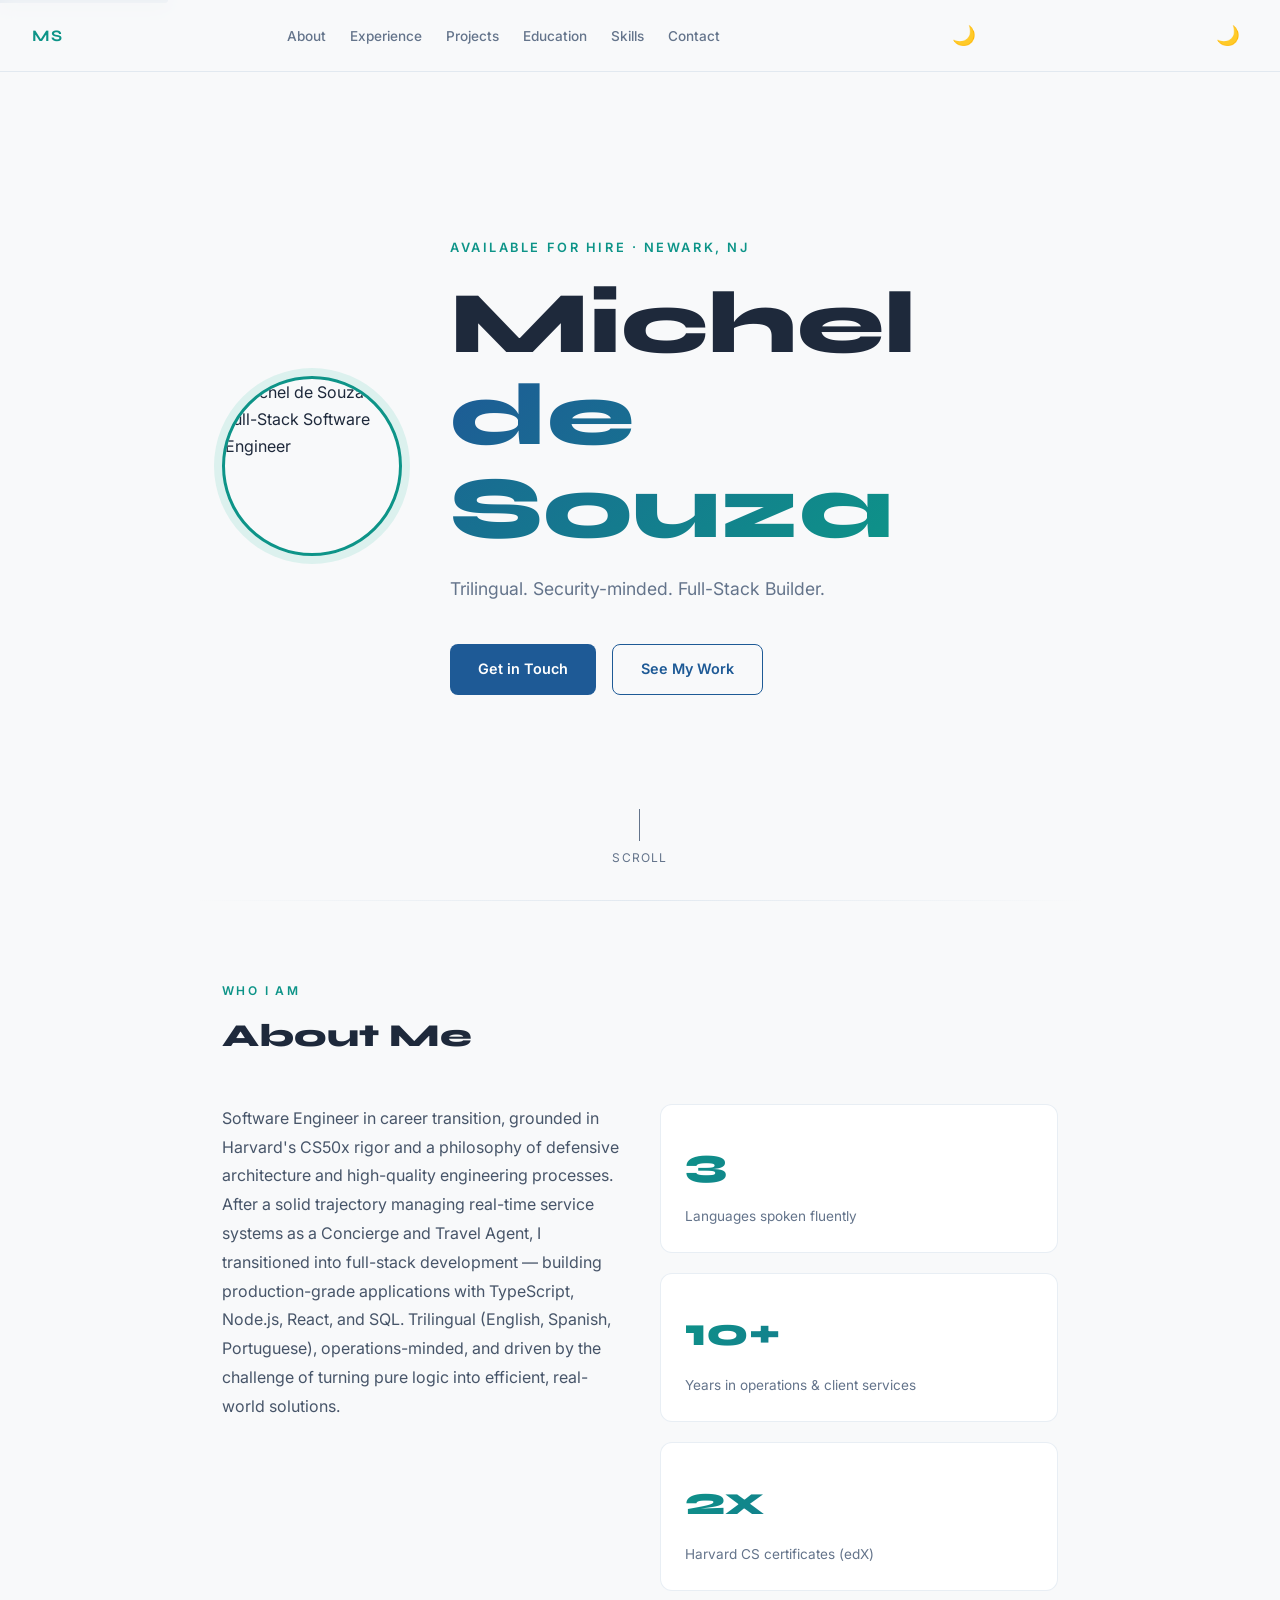
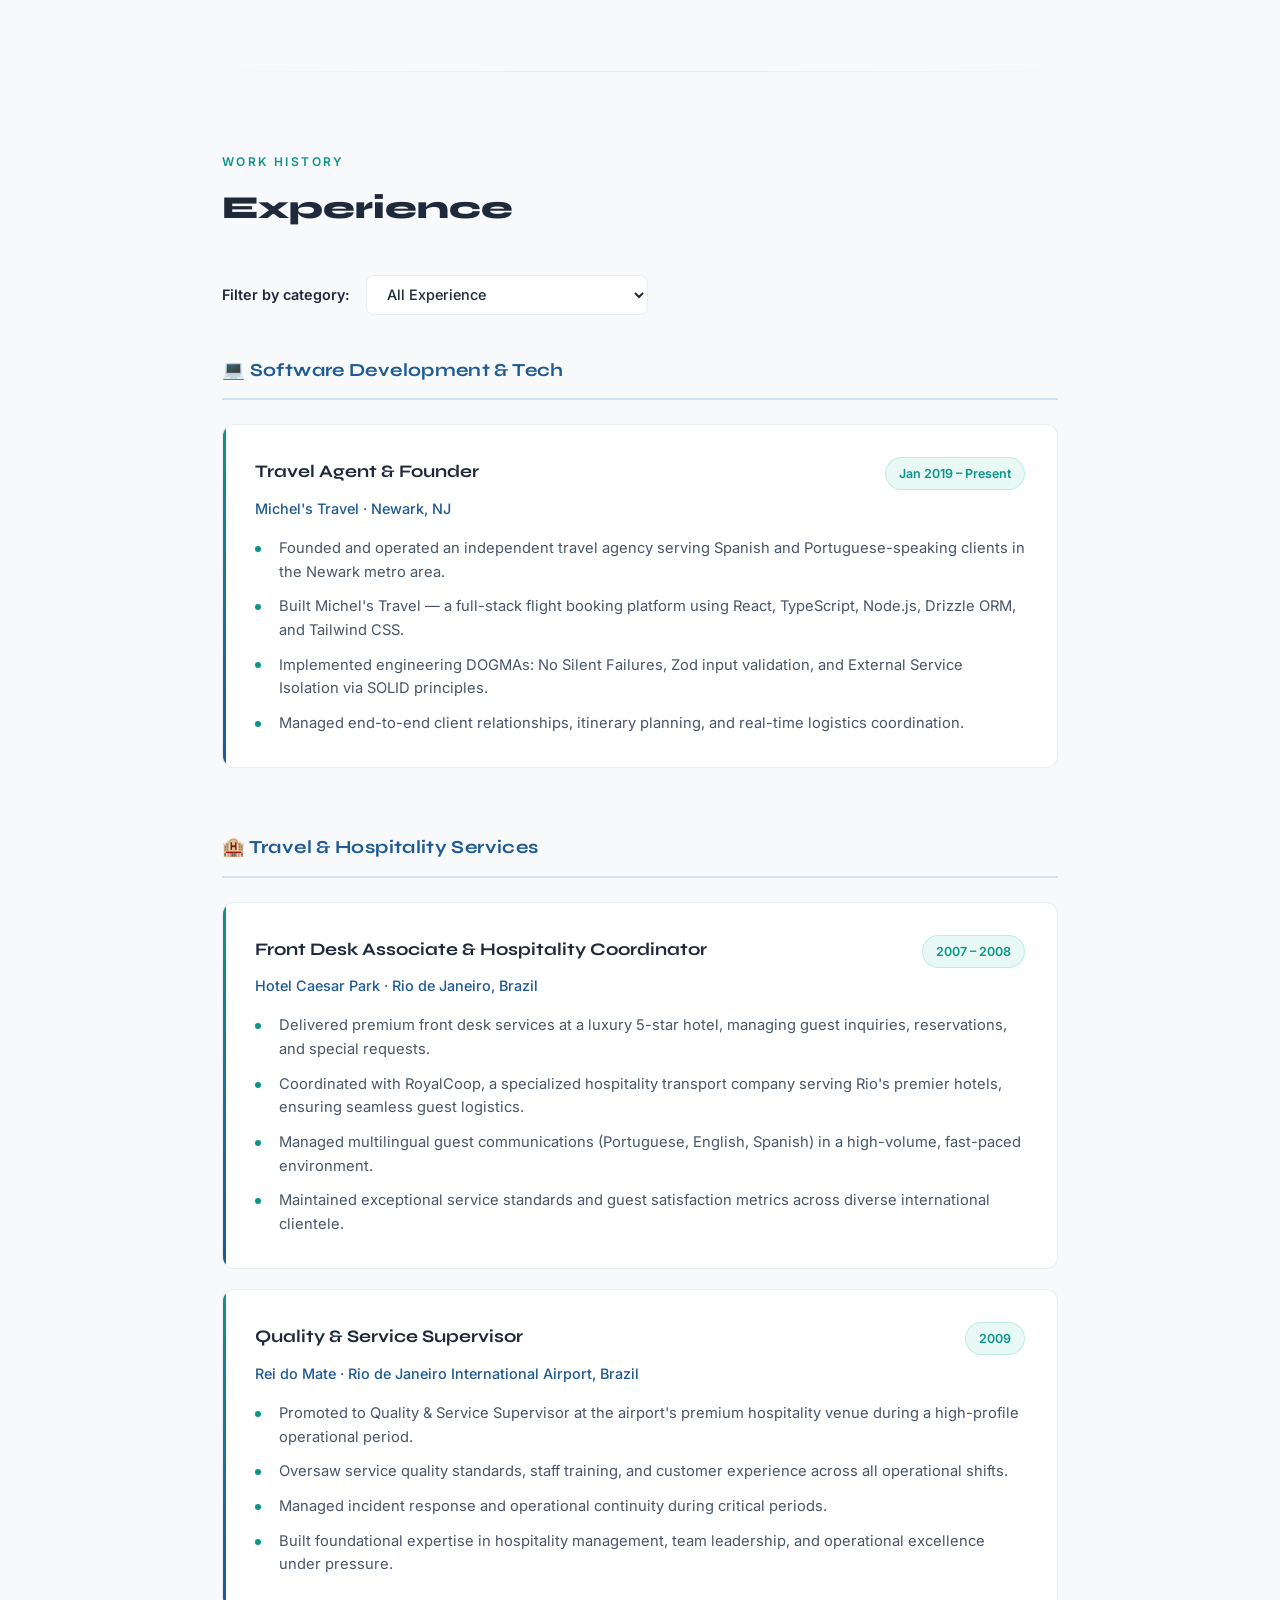
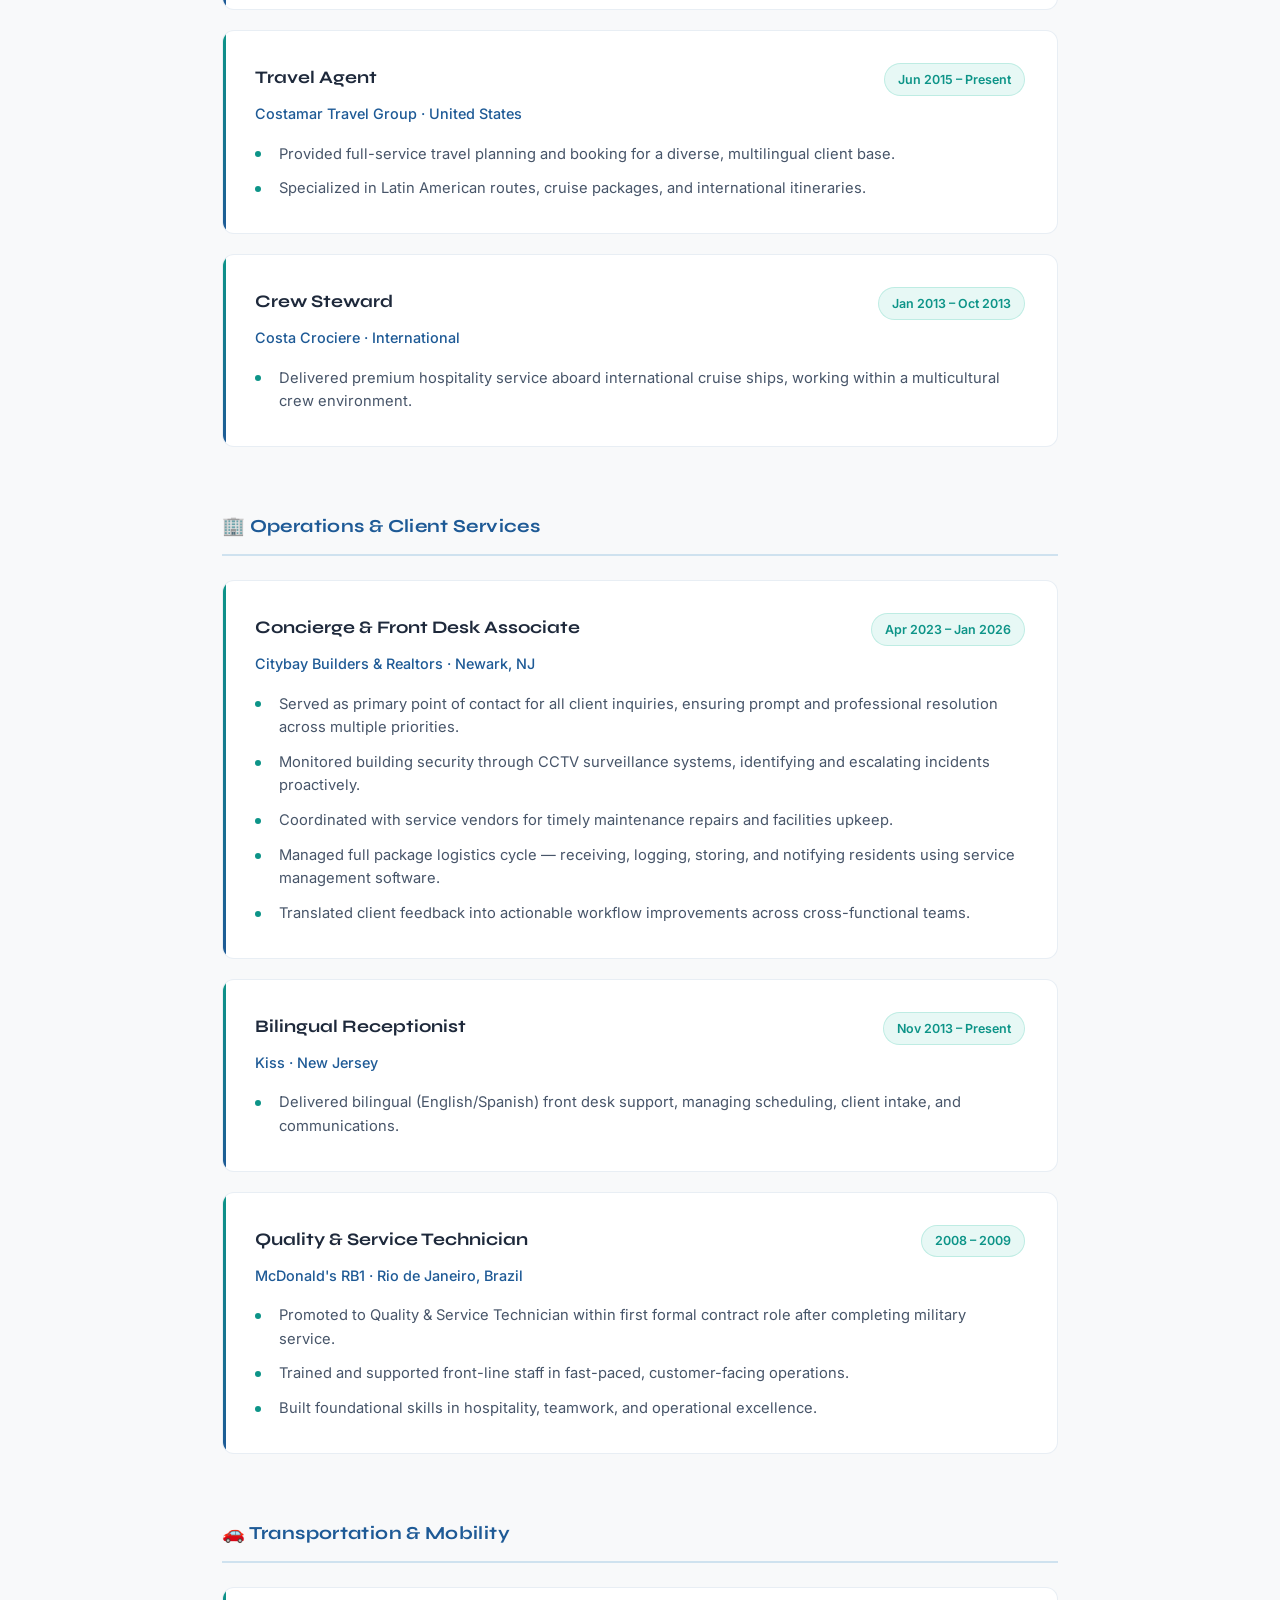
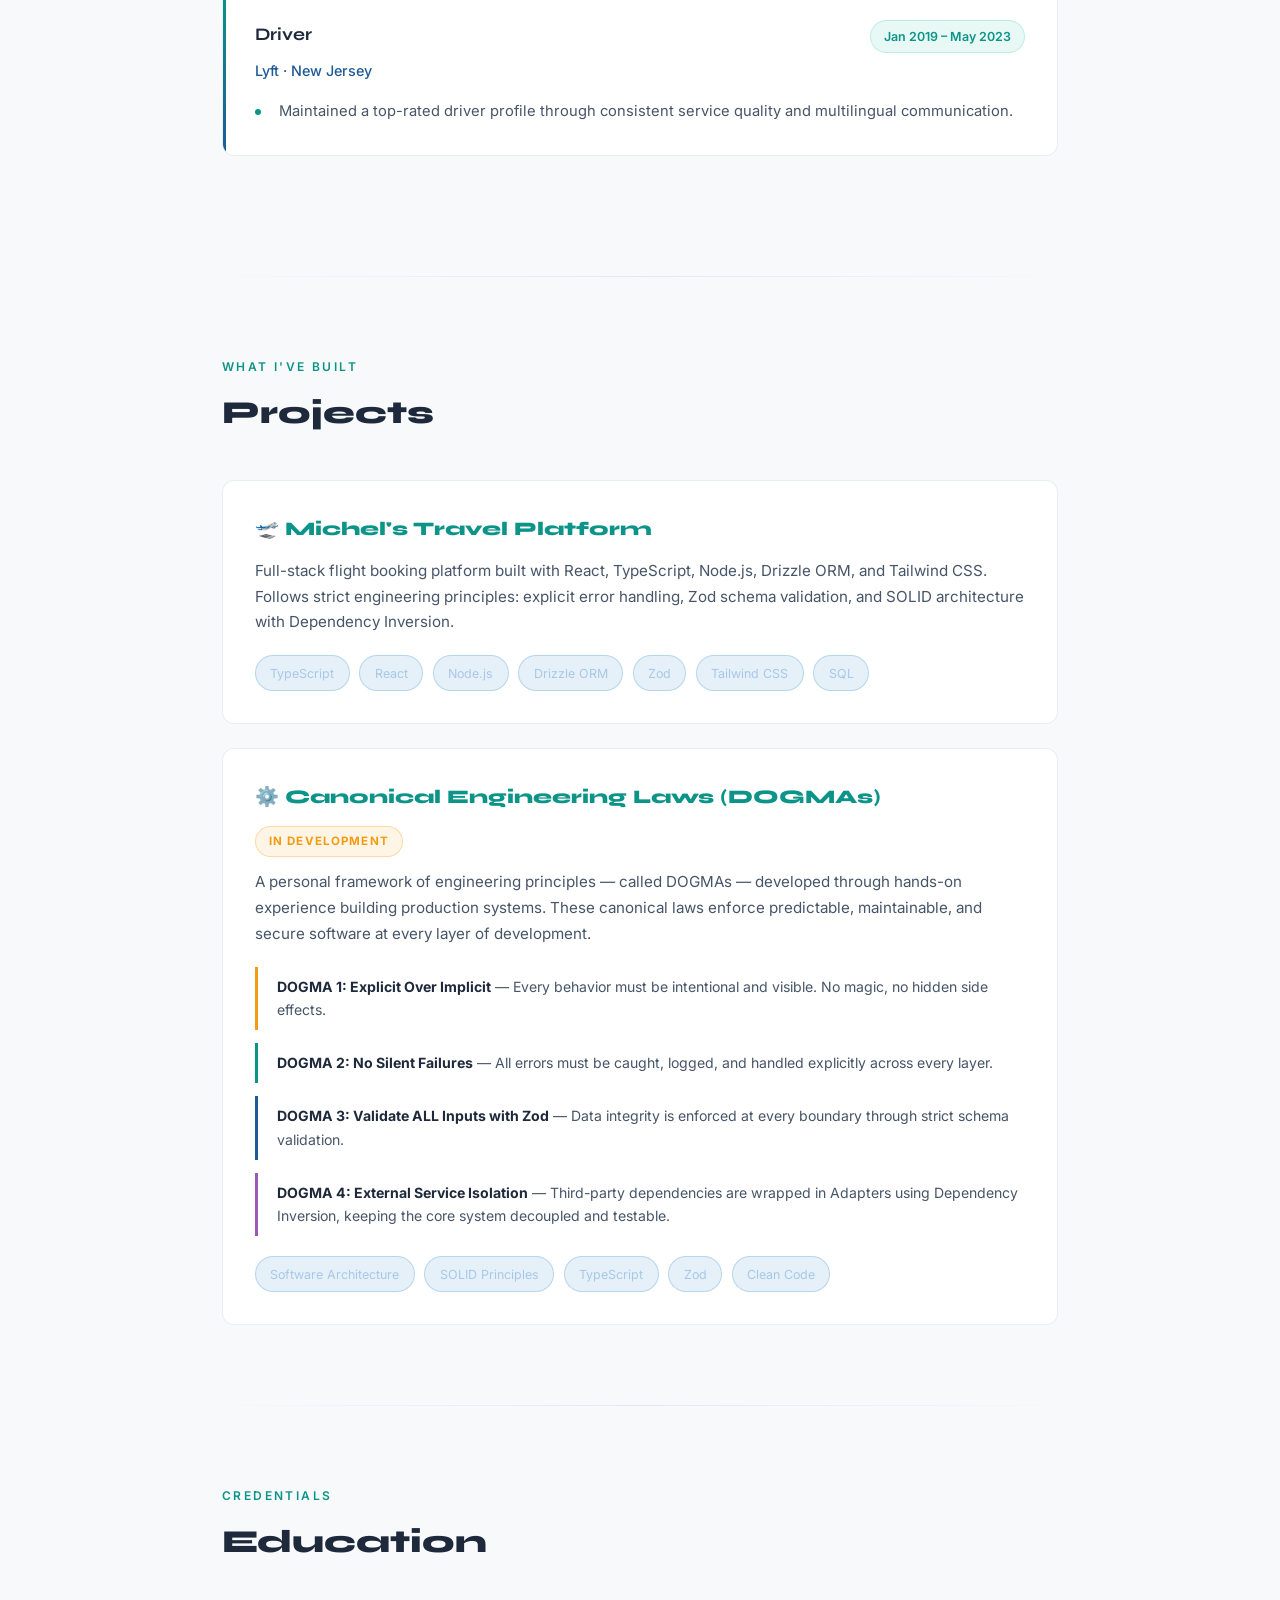
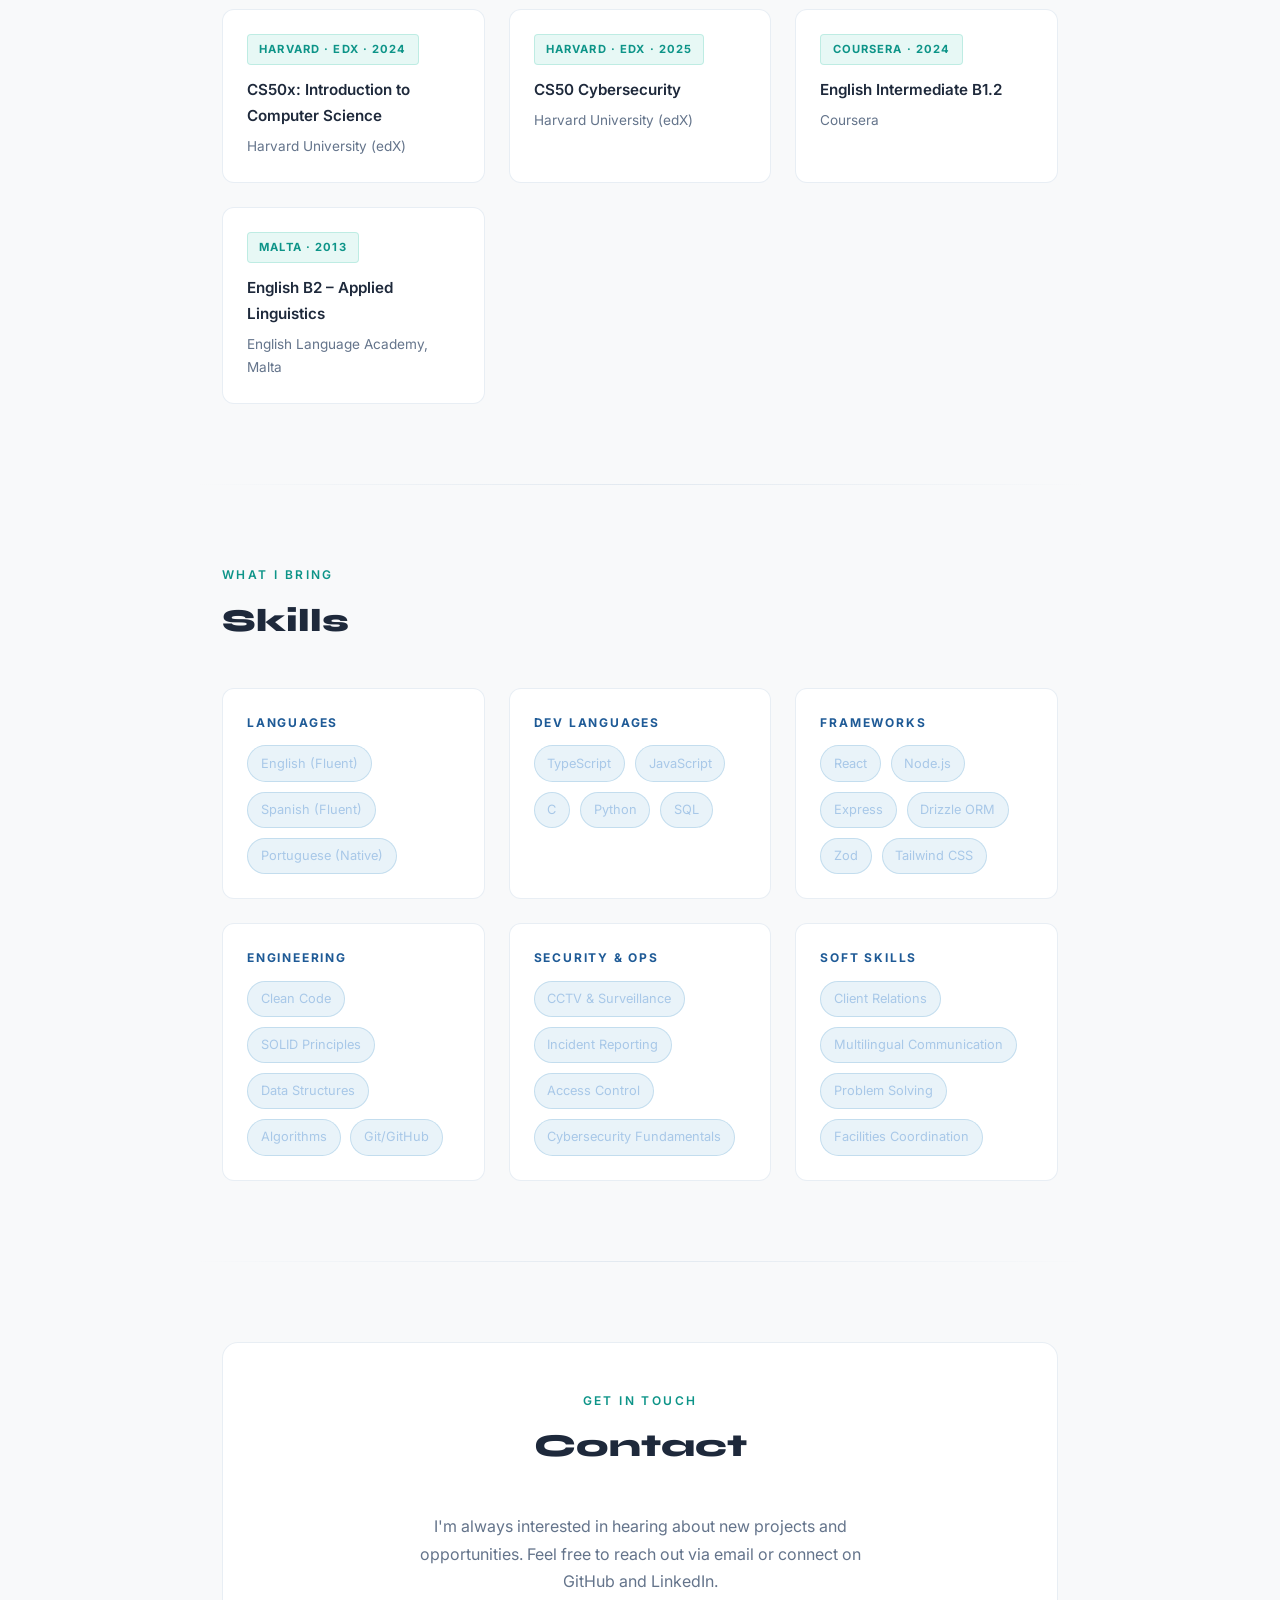
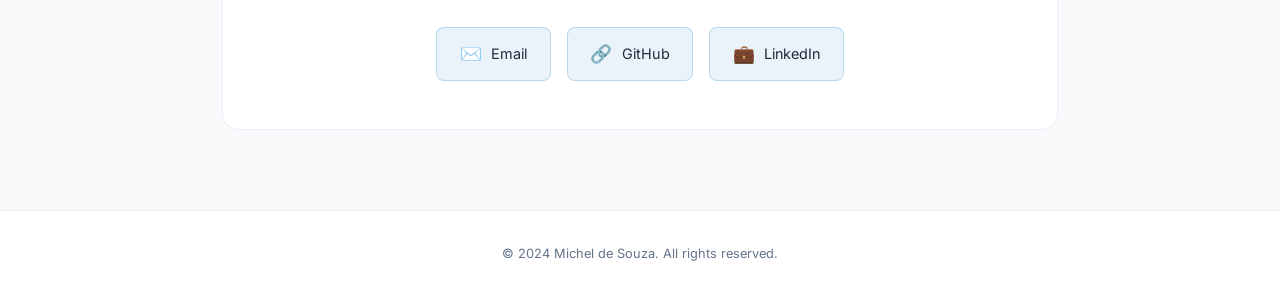
==== commit 300b7fc7: "Add dynamic experience filter dropdown with category-based filtering" ====
--- a/index.html
+++ b/index.html
@@ -4,8 +4,8 @@
   <!-- Meta Tags - SEO & Accessibility -->
   <meta charset="UTF-8" />
   <meta name="viewport" content="width=device-width, initial-scale=1.0" />
-  <meta name="description" content="Michel de Souza - Full-Stack Software Engineer. Trilingual, security-minded builder based in Elizabeth, NJ. Specializing in TypeScript, React, Node.js, and clean architecture." />
-  <meta name="keywords" content="Software Engineer, Full-Stack Developer, TypeScript, React, Node.js, Elizabeth NJ" />
+  <meta name="description" content="Michel de Souza - Full-Stack Software Engineer. Trilingual, security-minded builder based in Newark, NJ. Specializing in TypeScript, React, Node.js, and clean architecture." />
+  <meta name="keywords" content="Software Engineer, Full-Stack Developer, TypeScript, React, Node.js, Newark NJ" />
   <meta name="author" content="Michel de Souza" />
   <meta name="theme-color" content="#0f1b2d" />
   
@@ -13,7 +13,7 @@
   <meta property="og:type" content="website" />
   <meta property="og:url" content="https://njfw50.github.io" />
   <meta property="og:title" content="Michel de Souza - Full-Stack Software Engineer" />
-  <meta property="og:description" content="Trilingual software engineer specializing in TypeScript, React, and Node.js. Available for hire in Elizabeth, NJ." />
+  <meta property="og:description" content="Trilingual software engineer specializing in TypeScript, React, and Node.js. Available for hire in Newark, NJ." />
   <meta property="og:image" content="https://njfw50.github.io/photo.jpg" />
   <meta property="og:site_name" content="Michel de Souza Portfolio" />
   
@@ -65,7 +65,7 @@
     <div class="hero-inner">
       <img src="photo.jpg" alt="Michel de Souza - Full-Stack Software Engineer" class="hero-photo" loading="eager" />
       <div class="hero-text">
-        <div class="hero-eyebrow">Available for hire · Elizabeth, NJ</div>
+        <div class="hero-eyebrow">Available for hire · Newark, NJ</div>
         <h1>Michel <span>de Souza</span></h1>
         <p class="hero-tagline">Trilingual. Security-minded. Full-Stack Builder.</p>
         <div class="hero-actions">
@@ -108,94 +108,155 @@
   <section id="experience" aria-label="Work experience">
     <div class="section-label">Work History</div>
     <h2 class="section-title">Experience</h2>
-    <div class="exp-list">
-
-      <article class="exp-card">
-        <div class="exp-header">
-          <h3 class="exp-title">Concierge & Front Desk Associate</h3>
-          <span class="exp-period" aria-label="Employment period">Apr 2023 – Jan 2026</span>
-        </div>
-        <div class="exp-company">Citybay Builders & Realtors · Elizabeth, NJ</div>
-        <ul class="exp-bullets">
-          <li>Served as primary point of contact for all client inquiries, ensuring prompt and professional resolution across multiple priorities.</li>
-          <li>Monitored building security through CCTV surveillance systems, identifying and escalating incidents proactively.</li>
-          <li>Coordinated with service vendors for timely maintenance repairs and facilities upkeep.</li>
-          <li>Managed full package logistics cycle — receiving, logging, storing, and notifying residents using service management software.</li>
-          <li>Translated client feedback into actionable workflow improvements across cross-functional teams.</li>
-        </ul>
-      </article>
-
-      <article class="exp-card">
-        <div class="exp-header">
-          <h3 class="exp-title">Travel Agent & Founder</h3>
-          <span class="exp-period" aria-label="Employment period">Jan 2019 – Present</span>
-        </div>
-        <div class="exp-company">Michel's Travel · Newark, NJ</div>
-        <ul class="exp-bullets">
-          <li>Founded and operated an independent travel agency serving Spanish and Portuguese-speaking clients in the Newark metro area.</li>
-          <li>Built Michel's Travel — a full-stack flight booking platform using React, TypeScript, Node.js, Drizzle ORM, and Tailwind CSS.</li>
-          <li>Implemented engineering DOGMAs: No Silent Failures, Zod input validation, and External Service Isolation via SOLID principles.</li>
-          <li>Managed end-to-end client relationships, itinerary planning, and real-time logistics coordination.</li>
-        </ul>
-      </article>
-
-      <article class="exp-card">
-        <div class="exp-header">
-          <h3 class="exp-title">Travel Agent</h3>
-          <span class="exp-period" aria-label="Employment period">Jun 2015 – Present</span>
-        </div>
-        <div class="exp-company">Costamar Travel Group · United States</div>
-        <ul class="exp-bullets">
-          <li>Provided full-service travel planning and booking for a diverse, multilingual client base.</li>
-          <li>Specialized in Latin American routes, cruise packages, and international itineraries.</li>
-        </ul>
-      </article>
-
-      <article class="exp-card">
-        <div class="exp-header">
-          <h3 class="exp-title">Bilingual Receptionist</h3>
-          <span class="exp-period" aria-label="Employment period">Nov 2013 – Present</span>
-        </div>
-        <div class="exp-company">Kiss · New Jersey</div>
-        <ul class="exp-bullets">
-          <li>Delivered bilingual (English/Spanish) front desk support, managing scheduling, client intake, and communications.</li>
-        </ul>
-      </article>
-
-      <article class="exp-card">
-        <div class="exp-header">
-          <h3 class="exp-title">Driver</h3>
-          <span class="exp-period" aria-label="Employment period">Jan 2019 – May 2023</span>
-        </div>
-        <div class="exp-company">Lyft · New Jersey</div>
-        <ul class="exp-bullets">
-          <li>Maintained a top-rated driver profile through consistent service quality and multilingual communication.</li>
-        </ul>
-      </article>
-
-      <article class="exp-card">
-        <div class="exp-header">
-          <h3 class="exp-title">Crew Steward</h3>
-          <span class="exp-period" aria-label="Employment period">Jan 2013 – Oct 2013</span>
-        </div>
-        <div class="exp-company">Costa Crociere · International</div>
-        <ul class="exp-bullets">
-          <li>Delivered premium hospitality service aboard international cruise ships, working within a multicultural crew environment.</li>
-        </ul>
-      </article>
-
-      <article class="exp-card">
-        <div class="exp-header">
-          <h3 class="exp-title">Quality & Service Technician</h3>
-          <span class="exp-period" aria-label="Employment period">2008 – 2009</span>
-        </div>
-        <div class="exp-company">McDonald's RB1 · Rio de Janeiro, Brazil</div>
-        <ul class="exp-bullets">
-          <li>Promoted to Quality & Service Technician within first formal contract role after completing military service.</li>
-          <li>Trained and supported front-line staff in fast-paced, customer-facing operations.</li>
-          <li>Built foundational skills in hospitality, teamwork, and operational excellence.</li>
-        </ul>
-      </article>
+    
+    <!-- Category Filter Dropdown -->
+    <div class="exp-filter-container">
+      <label for="category-filter" class="filter-label">Filter by category:</label>
+      <select id="category-filter" class="category-filter" aria-label="Filter experience by category">
+        <option value="all">All Experience</option>
+        <option value="software-development">💻 Software Development & Tech</option>
+        <option value="travel-hospitality">🏨 Travel & Hospitality Services</option>
+        <option value="operations">🏢 Operations & Client Services</option>
+        <option value="transportation">🚗 Transportation & Mobility</option>
+      </select>
+    </div>
+
+    <div class="exp-list" id="experience-list">
+
+      <!-- Software Development & Tech Category -->
+      <div class="exp-category" data-category="software-development">
+        <h3 class="exp-category-title">💻 Software Development & Tech</h3>
+        
+        <article class="exp-card" data-skills="typescript,react,nodejs,fullstack,architecture">
+          <div class="exp-header">
+            <h4 class="exp-title">Travel Agent & Founder</h4>
+            <span class="exp-period" aria-label="Employment period">Jan 2019 – Present</span>
+          </div>
+          <div class="exp-company">Michel's Travel · Newark, NJ</div>
+          <ul class="exp-bullets">
+            <li>Founded and operated an independent travel agency serving Spanish and Portuguese-speaking clients in the Newark metro area.</li>
+            <li>Built Michel's Travel — a full-stack flight booking platform using React, TypeScript, Node.js, Drizzle ORM, and Tailwind CSS.</li>
+            <li>Implemented engineering DOGMAs: No Silent Failures, Zod input validation, and External Service Isolation via SOLID principles.</li>
+            <li>Managed end-to-end client relationships, itinerary planning, and real-time logistics coordination.</li>
+          </ul>
+        </article>
+      </div>
+
+      <!-- Travel & Hospitality Category -->
+      <div class="exp-category" data-category="travel-hospitality">
+        <h3 class="exp-category-title">🏨 Travel & Hospitality Services</h3>
+        
+        <article class="exp-card" data-skills="hospitality,customer-service,multilingual,luxury-service">
+          <div class="exp-header">
+            <h4 class="exp-title">Front Desk Associate & Hospitality Coordinator</h4>
+            <span class="exp-period" aria-label="Employment period">2007 – 2008</span>
+          </div>
+          <div class="exp-company">Hotel Caesar Park · Rio de Janeiro, Brazil</div>
+          <ul class="exp-bullets">
+            <li>Delivered premium front desk services at a luxury 5-star hotel, managing guest inquiries, reservations, and special requests.</li>
+            <li>Coordinated with RoyalCoop, a specialized hospitality transport company serving Rio's premier hotels, ensuring seamless guest logistics.</li>
+            <li>Managed multilingual guest communications (Portuguese, English, Spanish) in a high-volume, fast-paced environment.</li>
+            <li>Maintained exceptional service standards and guest satisfaction metrics across diverse international clientele.</li>
+          </ul>
+        </article>
+
+        <article class="exp-card" data-skills="hospitality,quality-assurance,team-leadership,customer-service">
+          <div class="exp-header">
+            <h4 class="exp-title">Quality & Service Supervisor</h4>
+            <span class="exp-period" aria-label="Employment period">2009</span>
+          </div>
+          <div class="exp-company">Rei do Mate · Rio de Janeiro International Airport, Brazil</div>
+          <ul class="exp-bullets">
+            <li>Promoted to Quality & Service Supervisor at the airport's premium hospitality venue during a high-profile operational period.</li>
+            <li>Oversaw service quality standards, staff training, and customer experience across all operational shifts.</li>
+            <li>Managed incident response and operational continuity during critical periods.</li>
+            <li>Built foundational expertise in hospitality management, team leadership, and operational excellence under pressure.</li>
+          </ul>
+        </article>
+
+        <article class="exp-card" data-skills="travel-planning,customer-service,multilingual,itinerary-management">
+          <div class="exp-header">
+            <h4 class="exp-title">Travel Agent</h4>
+            <span class="exp-period" aria-label="Employment period">Jun 2015 – Present</span>
+          </div>
+          <div class="exp-company">Costamar Travel Group · United States</div>
+          <ul class="exp-bullets">
+            <li>Provided full-service travel planning and booking for a diverse, multilingual client base.</li>
+            <li>Specialized in Latin American routes, cruise packages, and international itineraries.</li>
+          </ul>
+        </article>
+
+        <article class="exp-card" data-skills="hospitality,customer-service,team-coordination,international-experience">
+          <div class="exp-header">
+            <h4 class="exp-title">Crew Steward</h4>
+            <span class="exp-period" aria-label="Employment period">Jan 2013 – Oct 2013</span>
+          </div>
+          <div class="exp-company">Costa Crociere · International</div>
+          <ul class="exp-bullets">
+            <li>Delivered premium hospitality service aboard international cruise ships, working within a multicultural crew environment.</li>
+          </ul>
+        </article>
+      </div>
+
+      <!-- Operations & Client Services Category -->
+      <div class="exp-category" data-category="operations">
+        <h3 class="exp-category-title">🏢 Operations & Client Services</h3>
+        
+        <article class="exp-card" data-skills="operations,security,client-relations,facilities-management,problem-solving">
+          <div class="exp-header">
+            <h4 class="exp-title">Concierge & Front Desk Associate</h4>
+            <span class="exp-period" aria-label="Employment period">Apr 2023 – Jan 2026</span>
+          </div>
+          <div class="exp-company">Citybay Builders & Realtors · Newark, NJ</div>
+          <ul class="exp-bullets">
+            <li>Served as primary point of contact for all client inquiries, ensuring prompt and professional resolution across multiple priorities.</li>
+            <li>Monitored building security through CCTV surveillance systems, identifying and escalating incidents proactively.</li>
+            <li>Coordinated with service vendors for timely maintenance repairs and facilities upkeep.</li>
+            <li>Managed full package logistics cycle — receiving, logging, storing, and notifying residents using service management software.</li>
+            <li>Translated client feedback into actionable workflow improvements across cross-functional teams.</li>
+          </ul>
+        </article>
+
+        <article class="exp-card" data-skills="customer-service,multilingual,administrative,client-communication">
+          <div class="exp-header">
+            <h4 class="exp-title">Bilingual Receptionist</h4>
+            <span class="exp-period" aria-label="Employment period">Nov 2013 – Present</span>
+          </div>
+          <div class="exp-company">Kiss · New Jersey</div>
+          <ul class="exp-bullets">
+            <li>Delivered bilingual (English/Spanish) front desk support, managing scheduling, client intake, and communications.</li>
+          </ul>
+        </article>
+
+        <article class="exp-card" data-skills="quality-assurance,team-training,operations,customer-service">
+          <div class="exp-header">
+            <h4 class="exp-title">Quality & Service Technician</h4>
+            <span class="exp-period" aria-label="Employment period">2008 – 2009</span>
+          </div>
+          <div class="exp-company">McDonald's RB1 · Rio de Janeiro, Brazil</div>
+          <ul class="exp-bullets">
+            <li>Promoted to Quality & Service Technician within first formal contract role after completing military service.</li>
+            <li>Trained and supported front-line staff in fast-paced, customer-facing operations.</li>
+            <li>Built foundational skills in hospitality, teamwork, and operational excellence.</li>
+          </ul>
+        </article>
+      </div>
+
+      <!-- Transportation & Mobility Category -->
+      <div class="exp-category" data-category="transportation">
+        <h3 class="exp-category-title">🚗 Transportation & Mobility</h3>
+        
+        <article class="exp-card" data-skills="customer-service,reliability,multilingual,safety">
+          <div class="exp-header">
+            <h4 class="exp-title">Driver</h4>
+            <span class="exp-period" aria-label="Employment period">Jan 2019 – May 2023</span>
+          </div>
+          <div class="exp-company">Lyft · New Jersey</div>
+          <ul class="exp-bullets">
+            <li>Maintained a top-rated driver profile through consistent service quality and multilingual communication.</li>
+          </ul>
+        </article>
+      </div>
 
     </div>
   </section>
@@ -348,14 +409,22 @@
   <!-- Contact Section -->
   <section id="contact" aria-label="Contact information">
     <div class="contact-card">
-      <div class="section-label" style="margin-bottom: 0.5rem;">Let's connect</div>
-      <h2 class="section-title" style="margin-bottom: 0;">Ready to contribute from day one.</h2>
-      <p>Open to opportunities in software engineering, operations, security, and IT support. Reach out and let's talk.</p>
+      <div class="section-label">Get in touch</div>
+      <h2 class="section-title">Contact</h2>
+      <p class="contact-text">I'm always interested in hearing about new projects and opportunities. Feel free to reach out via email or connect on GitHub and LinkedIn.</p>
       <div class="contact-links">
-        <a href="tel:+18623501161" class="contact-item" aria-label="Call Michel at 862-350-1161">📞 (862) 350-1161</a>
-        <a href="mailto:njfw23@gmail.com" class="contact-item" aria-label="Email Michel at njfw23@gmail.com">✉️ njfw23@gmail.com</a>
-        <a href="https://linkedin.com/in/njfw23" target="_blank" rel="noopener noreferrer" class="contact-item" aria-label="Visit Michel's LinkedIn profile">💼 LinkedIn</a>
-        <a href="https://github.com/njfw23" target="_blank" rel="noopener noreferrer" class="contact-item" aria-label="Visit Michel's GitHub profile">🐙 GitHub</a>
+        <a href="mailto:michel@example.com" class="contact-link" aria-label="Send email to Michel">
+          <span class="contact-icon">✉️</span>
+          <span>Email</span>
+        </a>
+        <a href="https://github.com/njfw50" class="contact-link" aria-label="Visit Michel's GitHub profile">
+          <span class="contact-icon">🔗</span>
+          <span>GitHub</span>
+        </a>
+        <a href="https://linkedin.com/in/michel" class="contact-link" aria-label="Visit Michel's LinkedIn profile">
+          <span class="contact-icon">💼</span>
+          <span>LinkedIn</span>
+        </a>
       </div>
     </div>
   </section>
@@ -363,44 +432,12 @@
 </main>
 
 <!-- Footer -->
-<footer role="contentinfo">
-  <p>&copy; 2026 Michel de Souza · Elizabeth, NJ</p>
+<footer class="footer">
+  <p>&copy; 2024 Michel de Souza. All rights reserved.</p>
 </footer>
 
-<!-- Scripts -->
-<script src="script.js" defer></script>
-
-<!-- Structured Data (Schema.org) -->
-<script type="application/ld+json">
-{
-  "@context": "https://schema.org",
-  "@type": "Person",
-  "name": "Michel de Souza",
-  "url": "https://njfw50.github.io",
-  "image": "https://njfw50.github.io/photo.jpg",
-  "description": "Full-Stack Software Engineer - Trilingual, security-minded builder based in Elizabeth, NJ",
-  "jobTitle": "Software Engineer",
-  "location": {
-    "@type": "Place",
-    "name": "Elizabeth, NJ"
-  },
-  "sameAs": [
-    "https://linkedin.com/in/njfw23",
-    "https://github.com/njfw23"
-  ],
-  "contactPoint": {
-    "@type": "ContactPoint",
-    "contactType": "Professional",
-    "telephone": "+1-862-350-1161",
-    "email": "njfw23@gmail.com"
-  },
-  "knowsLanguage": [
-    "English",
-    "Spanish",
-    "Portuguese"
-  ]
-}
-</script>
+<!-- Theme Toggle Script -->
+<script src="script.js"></script>
 
 </body>
 </html>
--- a/styles.css
+++ b/styles.css
@@ -534,6 +534,79 @@
   transform: scale(1.5);
 }
 
+/* Experience Filter */
+.exp-filter-container {
+  display: flex;
+  align-items: center;
+  gap: 1rem;
+  margin-bottom: 2.5rem;
+  flex-wrap: wrap;
+}
+
+.filter-label {
+  font-size: 0.9rem;
+  font-weight: 600;
+  color: var(--text-primary);
+}
+
+.category-filter {
+  padding: 0.6rem 1rem;
+  background: var(--bg-secondary);
+  color: var(--text-primary);
+  border: 1.5px solid var(--border-color);
+  border-radius: 8px;
+  font-size: 0.9rem;
+  font-weight: 500;
+  cursor: pointer;
+  transition: var(--transition);
+  font-family: 'Inter', -apple-system, BlinkMacSystemFont, 'Segoe UI', sans-serif;
+}
+
+.category-filter:hover {
+  border-color: var(--accent);
+  background: rgba(46, 134, 193, 0.05);
+}
+
+.category-filter:focus {
+  outline: none;
+  border-color: var(--accent);
+  box-shadow: 0 0 0 3px rgba(46, 134, 193, 0.1);
+}
+
+.category-filter option {
+  background: var(--bg-secondary);
+  color: var(--text-primary);
+}
+
+/* Experience Category Sections */
+.exp-category {
+  margin-bottom: 2.5rem;
+  animation: fadeInUp 0.4s ease forwards;
+}
+
+.exp-category.hidden {
+  display: none;
+}
+
+.exp-category-title {
+  font-family: 'Syne', sans-serif;
+  font-size: 1.15rem;
+  font-weight: 700;
+  color: var(--accent);
+  margin-bottom: 1.5rem;
+  padding-bottom: 0.75rem;
+  border-bottom: 2px solid rgba(46, 134, 193, 0.2);
+  letter-spacing: 0.02em;
+}
+
+.exp-category .exp-card {
+  margin-bottom: 1.25rem;
+}
+
+.exp-category .exp-card:last-child {
+  margin-bottom: 0;
+}
+
 /* Projects Section */
 .projects-grid {
   display: grid;
@@ -786,7 +859,7 @@
   flex-wrap: wrap;
 }
 
-.contact-item {
+.contact-link {
   display: flex;
   align-items: center;
   gap: 0.6rem;
@@ -800,11 +873,15 @@
   transition: var(--transition);
 }
 
-.contact-item:hover {
+.contact-link:hover {
   background: rgba(46, 134, 193, 0.2);
   border-color: var(--accent);
   transform: translateY(-2px);
   box-shadow: 0 4px 12px rgba(46, 134, 193, 0.2);
+}
+
+.contact-icon {
+  font-size: 1.1rem;
 }
 
 /* Footer */
@@ -909,6 +986,15 @@
   .edu-grid {
     grid-template-columns: 1fr;
   }
+
+  .exp-filter-container {
+    flex-direction: column;
+    align-items: flex-start;
+  }
+
+  .category-filter {
+    width: 100%;
+  }
 }
 
 @media (max-width: 480px) {
